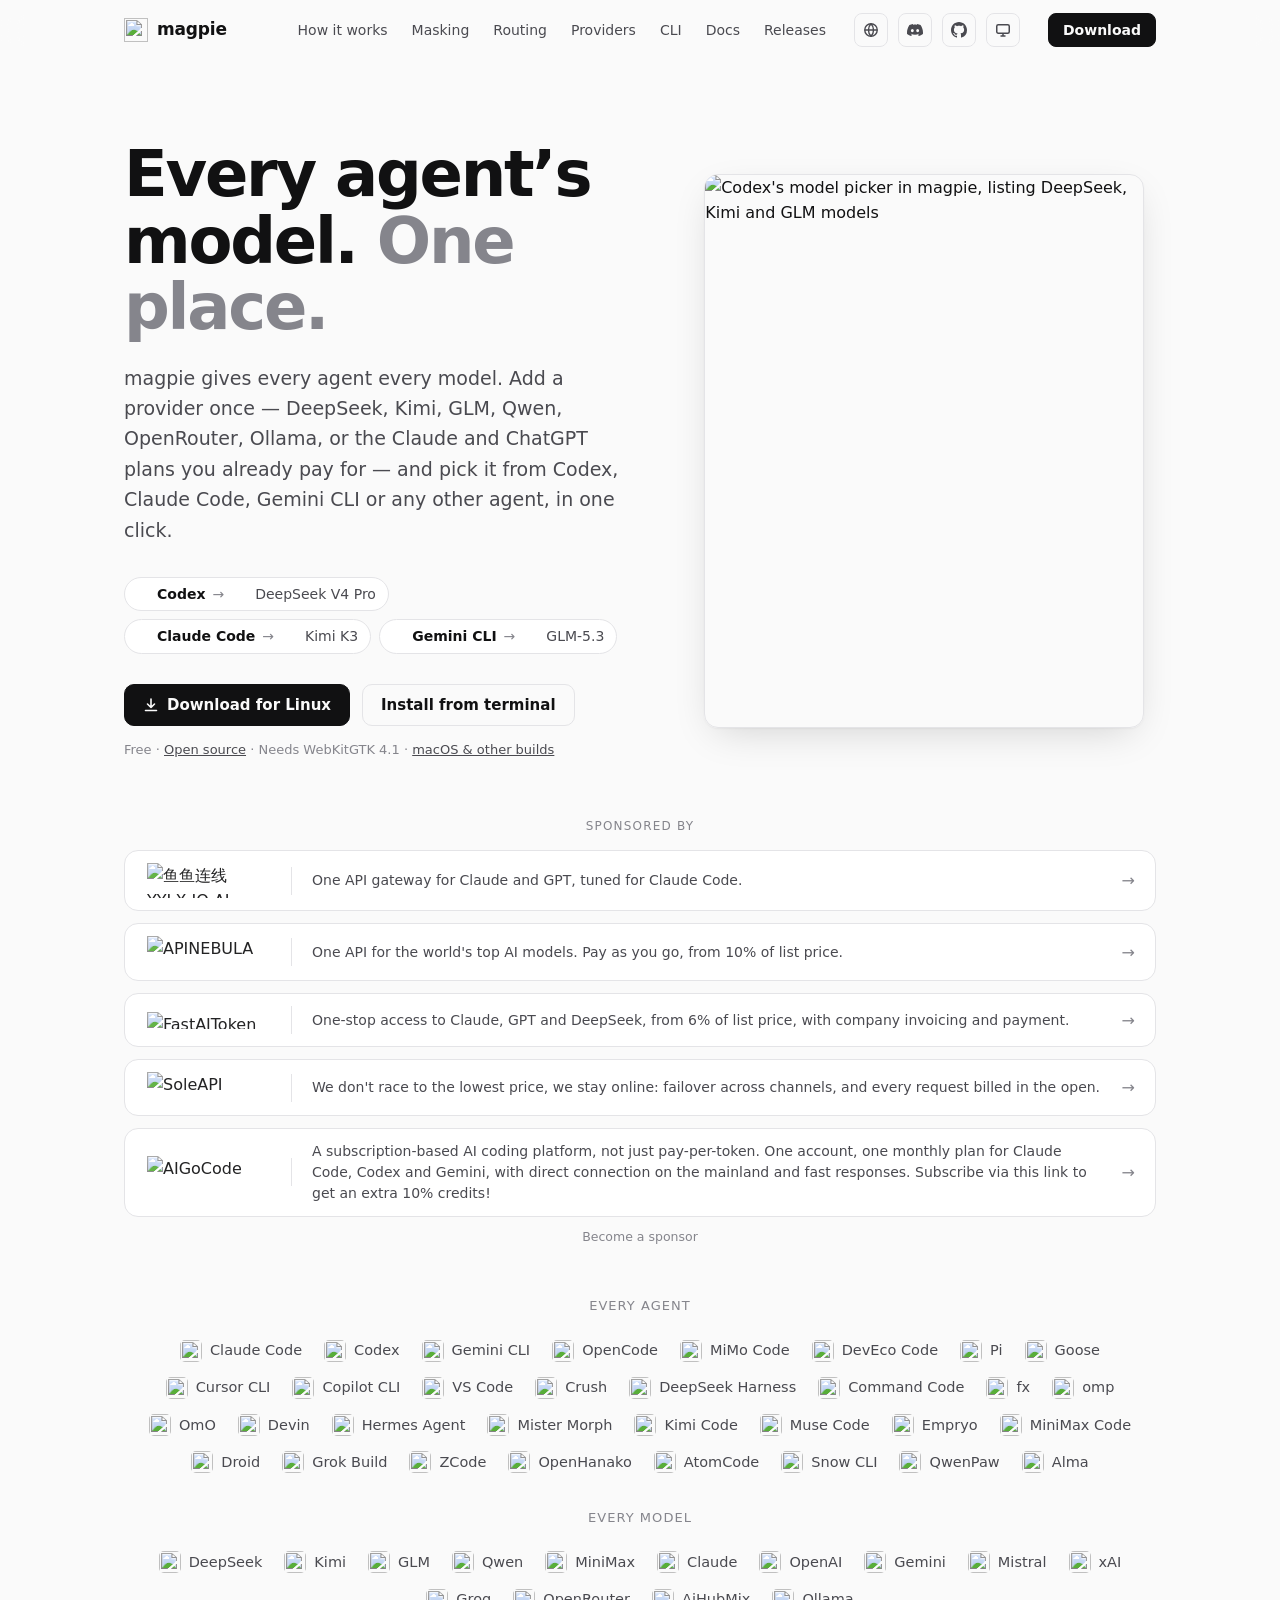
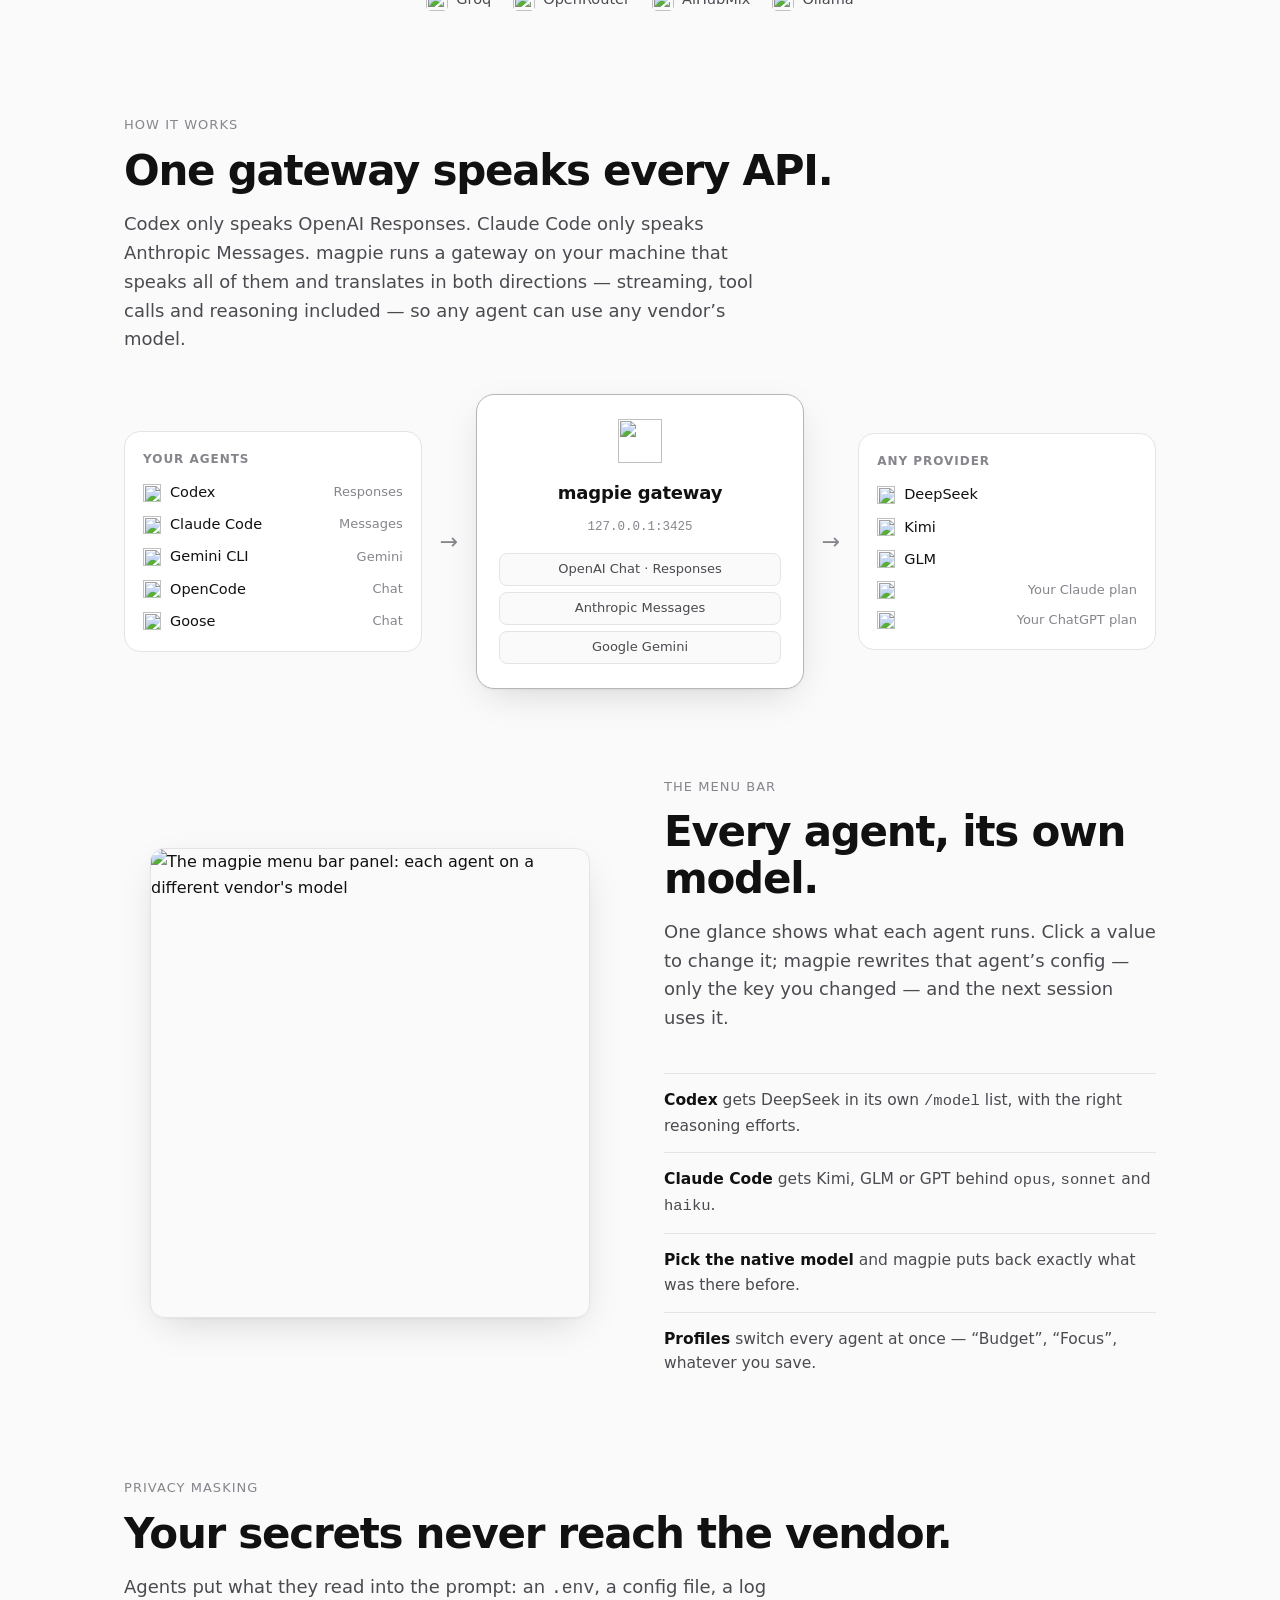
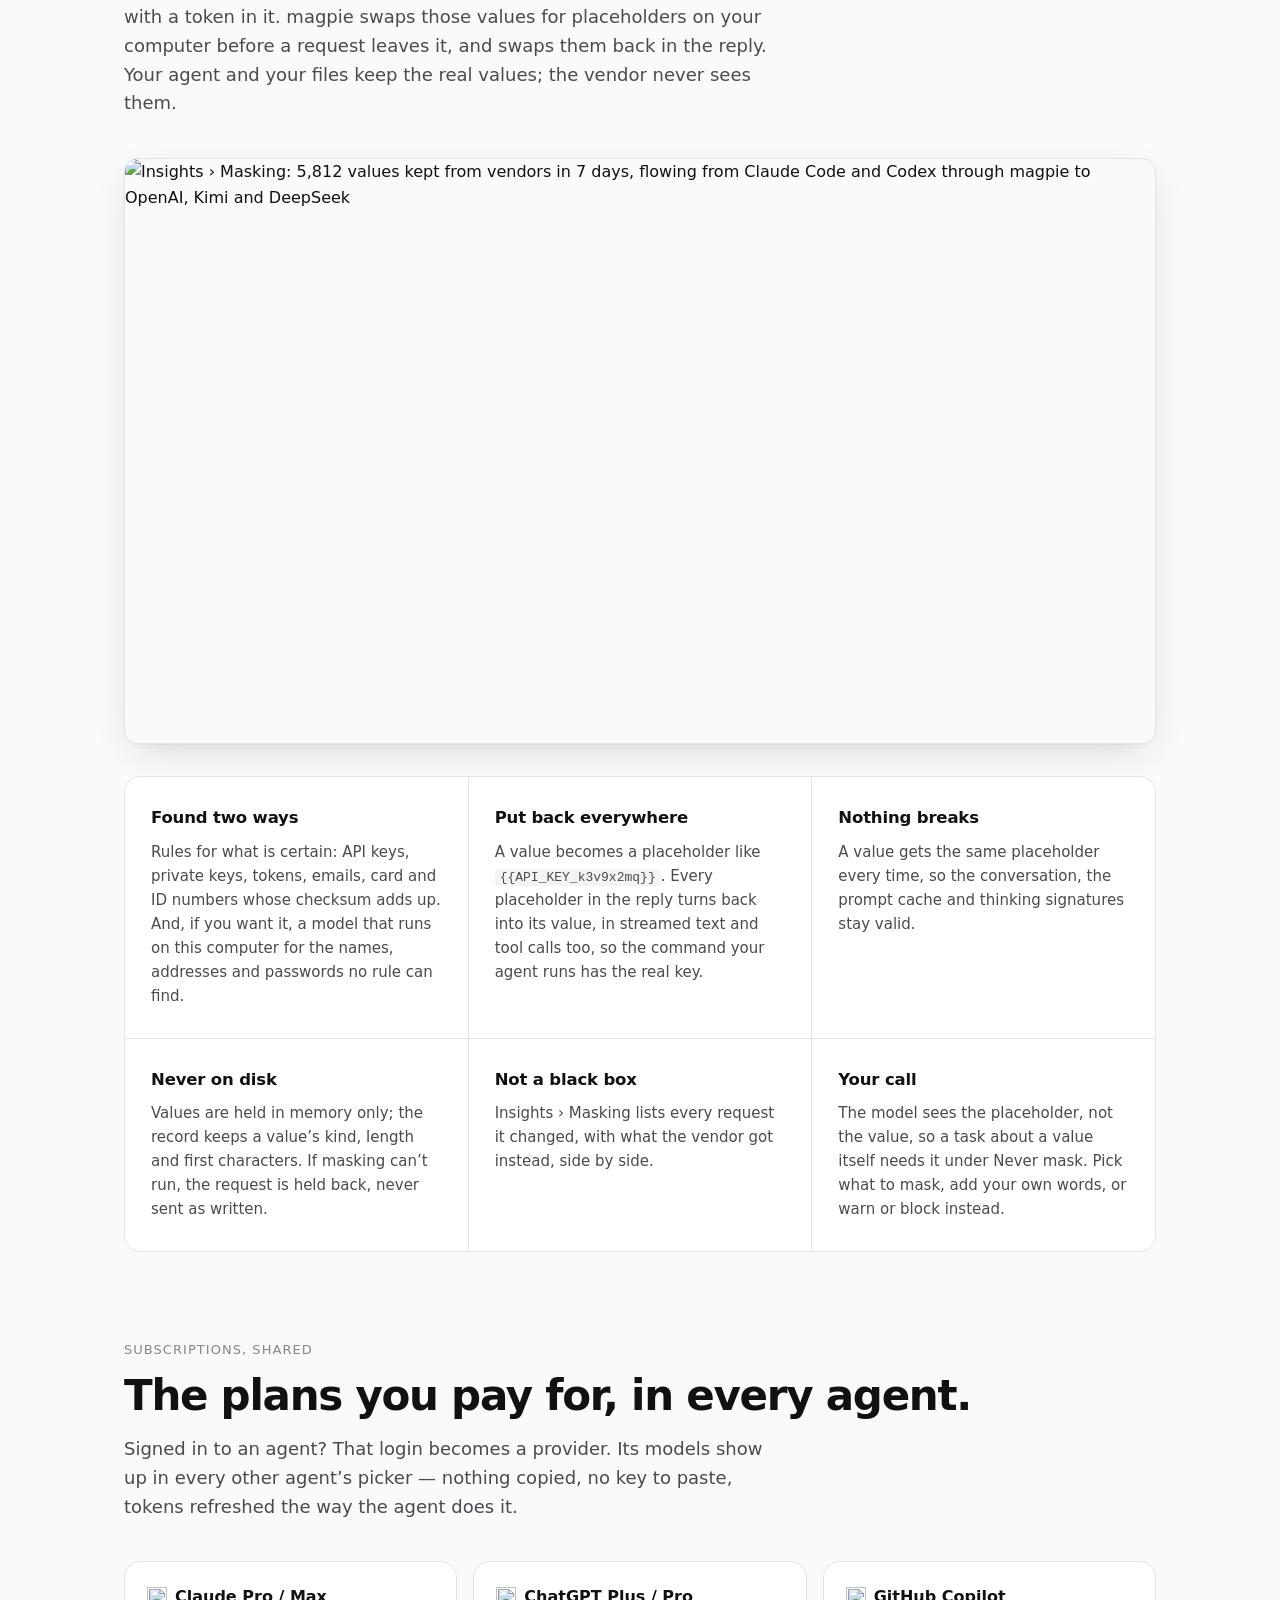
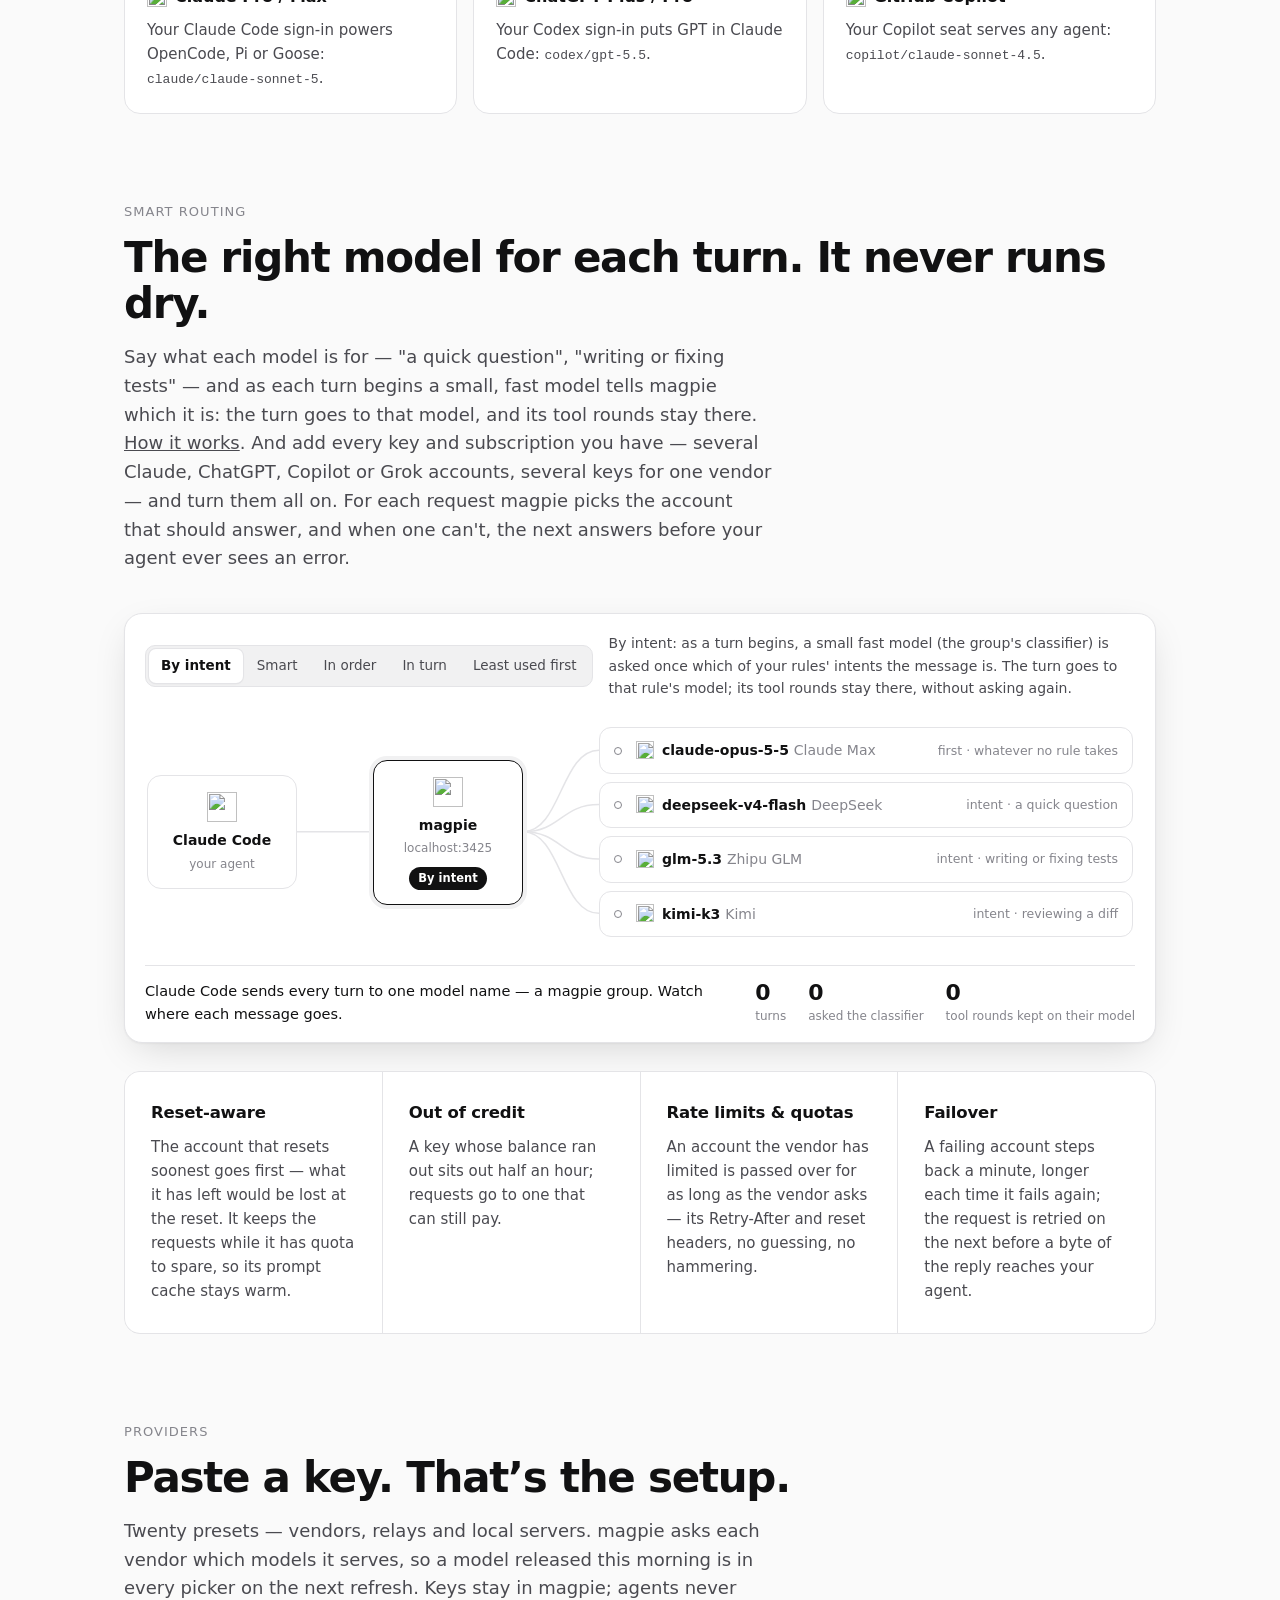
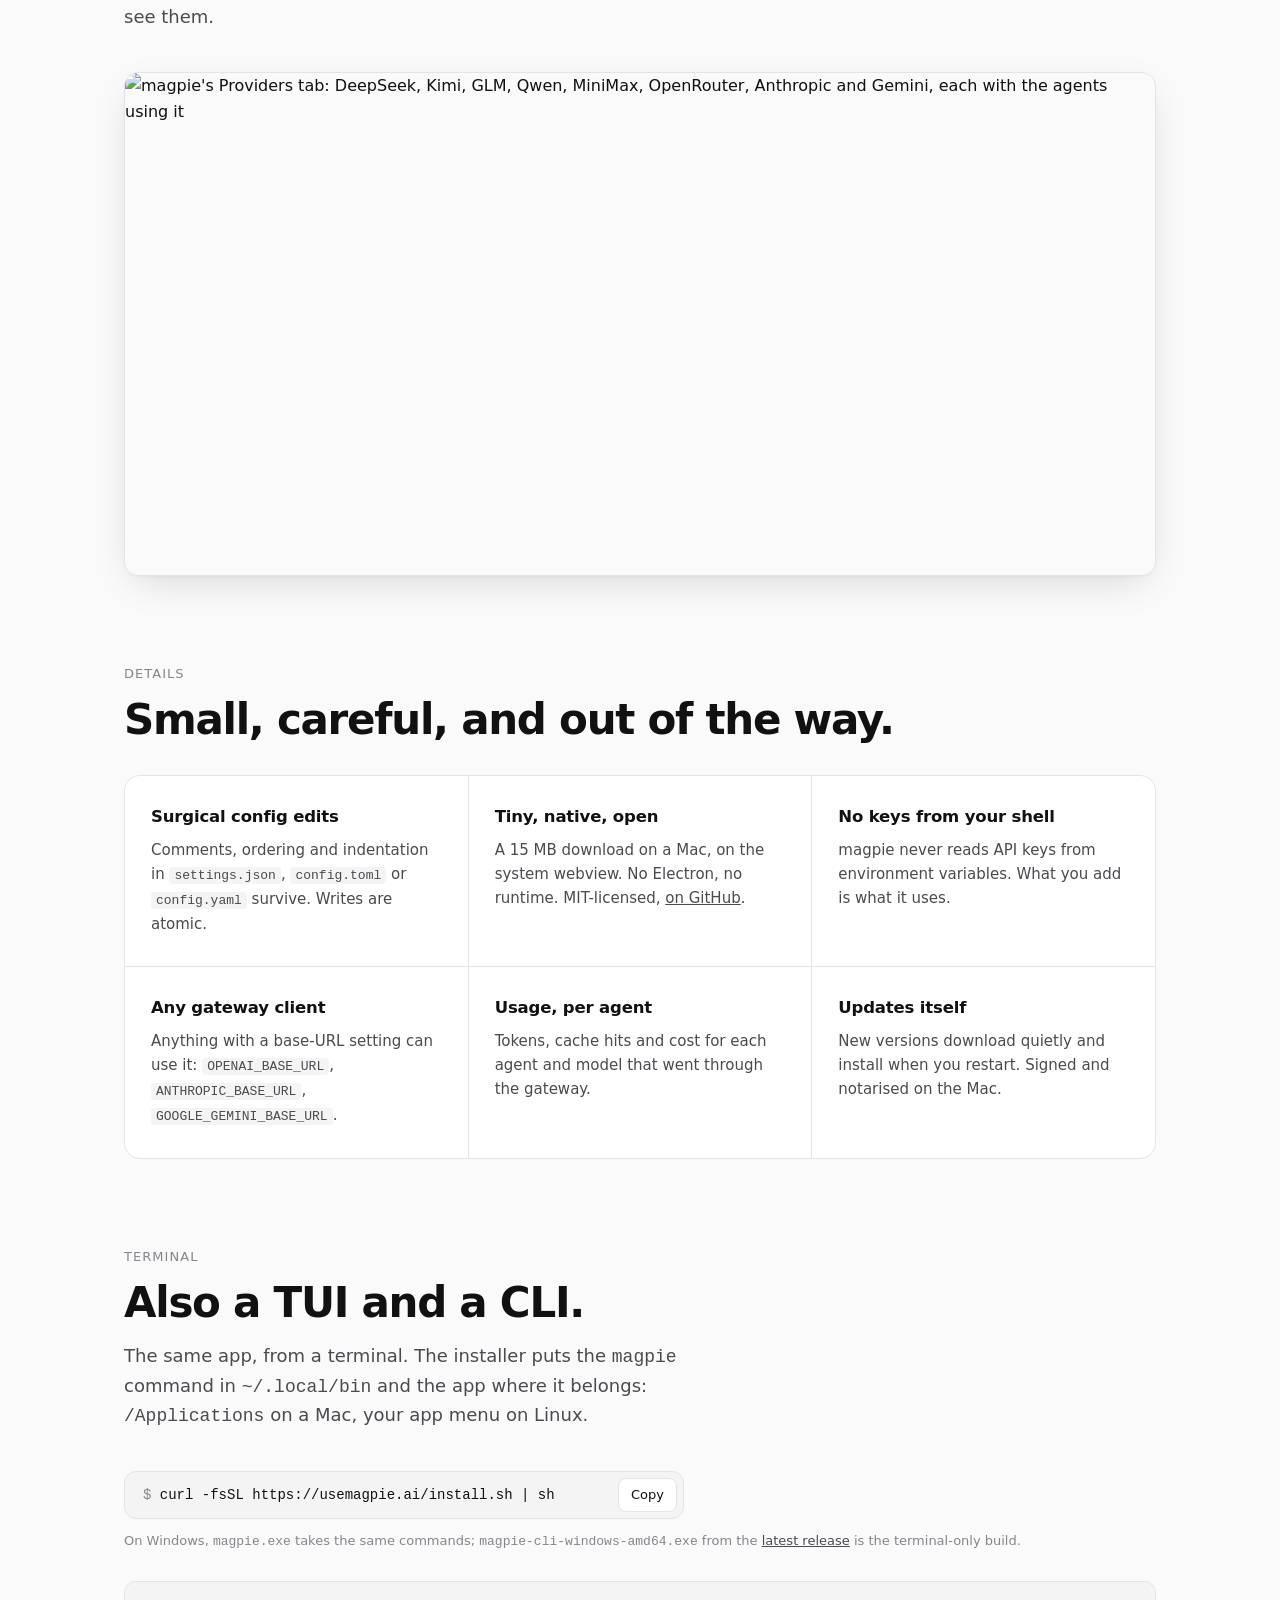
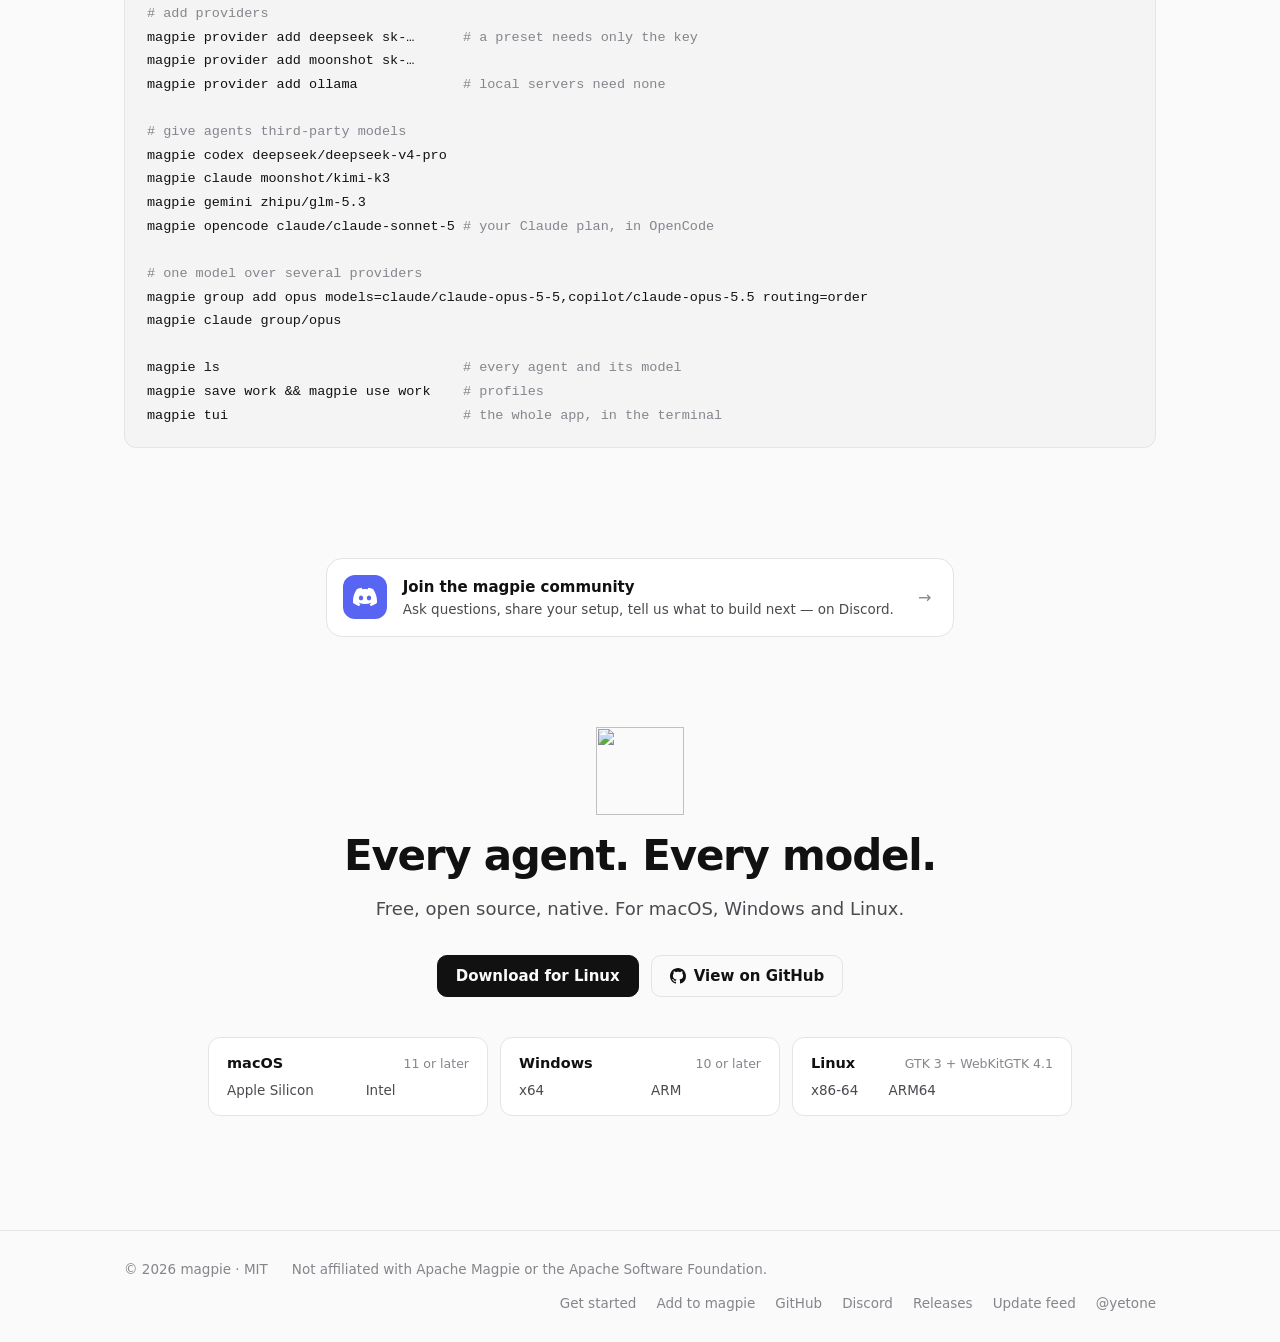
==== site/public/index.html @ 93879515 "agent: QwenPaw, each of its agents' active_model one of magpie's (pkh1585 on Discord) pkh1585 asked " ====
<!doctype html>
<html lang="en">
<head>
<meta charset="utf-8">
<meta name="viewport" content="width=device-width, initial-scale=1">
<title>magpie</title>
<meta name="description" data-i18n-attr="content:meta.desc" content="One place to pick every agent's model. Codex on DeepSeek, Claude Code on Kimi, Gemini CLI on GLM, from the menu bar, through one local gateway.">
<meta name="color-scheme" content="light dark">
<meta name="theme-color" content="#fafafa">
<script>
// The chosen theme (light, dark, or the system's) is on <html data-theme>
// before anything paints.
// The page is English, or the language the worker served it in at /zh/,
// /ja/ or /de/; T(en, zh, ja, de) is a script's words in it.
window.LANG = document.documentElement.lang.slice(0, 2);
window.T = (en, zh, ja, de) => ({ zh, ja, de })[LANG] ?? en;
window.themeTitle = (m) => T("Theme: " + m, "主题：" + { system: "跟随系统", light: "浅色", dark: "深色" }[m], "テーマ：" + { system: "システム", light: "ライト", dark: "ダーク" }[m], "Farbschema: " + { system: "System", light: "Hell", dark: "Dunkel" }[m]);
(() => {
  let mode = "system";
  try { mode = localStorage.getItem("theme") || "system"; } catch {}
  const q = matchMedia("(prefers-color-scheme: dark)");
  const apply = () => {
    const t = mode === "system" ? (q.matches ? "dark" : "light") : mode;
    document.documentElement.dataset.theme = t;
    document.querySelector('meta[name="theme-color"]').content = t === "dark" ? "#0b0b0c" : "#fafafa";
    document.querySelectorAll("button.theme:not(.menu):not(.lang)").forEach((b) => { b.dataset.mode = mode; b.title = themeTitle(mode); });
  };
  q.addEventListener("change", () => mode === "system" && apply());
  window.setTheme = (m) => { mode = m; try { m === "system" ? localStorage.removeItem("theme") : localStorage.setItem("theme", m); } catch {} apply(); };
  window.themeMode = () => mode;
  apply();
})();
</script>
<script>try{if(/Linux/.test(navigator.userAgent)&&!/Android/.test(navigator.userAgent)||localStorage.getItem("omarchy")||/[?&]omarchy=/.test(location.search))document.write('<script src="/omarchy.js"><\/script>')}catch(e){}</script>
<link rel="icon" href="/favicon.png" type="image/png">
<link rel="apple-touch-icon" href="/img/icon-256.png">
<meta property="og:title" content="magpie">
<meta property="og:description" data-i18n-attr="content:meta.tagline" content="Every agent’s model. One place.">
<meta property="og:image" content="https://usemagpie.ai/img/og.png">
<meta property="og:image:width" content="2400">
<meta property="og:image:height" content="1260">
<meta property="og:image:alt" data-i18n-attr="content:meta.ogalt" content="magpie: every agent’s model, one place">
<meta name="twitter:title" content="magpie">
<meta name="twitter:description" data-i18n-attr="content:meta.tagline" content="Every agent’s model. One place.">
<meta name="twitter:image" content="https://usemagpie.ai/img/og.png">
<meta property="og:url" data-i18n-attr="content:meta.url" content="https://usemagpie.ai/">
<link rel="canonical" data-i18n-attr="href:meta.url" href="https://usemagpie.ai/">
<link rel="alternate" hreflang="en" href="https://usemagpie.ai/">
<link rel="alternate" hreflang="zh" href="https://usemagpie.ai/zh/">
<link rel="alternate" hreflang="ja" href="https://usemagpie.ai/ja/">
<link rel="alternate" hreflang="de" href="https://usemagpie.ai/de/">
<link rel="alternate" hreflang="x-default" href="https://usemagpie.ai/">
<meta name="twitter:card" content="summary_large_image">
<style>
:root {
  --bg: #fafafa;
  --bg2: #f1f1f2;
  --card: #ffffff;
  --ink: #111112;
  --ink2: #4a4a50;
  --ink3: #85858c;
  --line: #e4e4e7;
  --btn: #111112;
  --btn-ink: #fafafa;
  --code: #f4f4f5;
  --shadow: 0 1px 2px rgba(0,0,0,.04), 0 12px 40px -12px rgba(0,0,0,.18);
}
:root[data-theme="dark"] {
    --bg: #0b0b0c;
    --bg2: #121214;
    --card: #161618;
    --ink: #f2f2f3;
    --ink2: #b3b3ba;
    --ink3: #7a7a82;
    --line: #26262a;
    --btn: #f2f2f3;
    --btn-ink: #0b0b0c;
    --code: #151517;
    --shadow: 0 1px 2px rgba(0,0,0,.3), 0 20px 60px -20px rgba(0,0,0,.8);
}
@media (prefers-color-scheme: dark) {
  :root:not([data-theme="light"]) {
    --bg: #0b0b0c;
    --bg2: #121214;
    --card: #161618;
    --ink: #f2f2f3;
    --ink2: #b3b3ba;
    --ink3: #7a7a82;
    --line: #26262a;
    --btn: #f2f2f3;
    --btn-ink: #0b0b0c;
    --code: #151517;
    --shadow: 0 1px 2px rgba(0,0,0,.3), 0 20px 60px -20px rgba(0,0,0,.8);
  }
}
[data-theme="dark"] .bird { filter: invert(1); }
@media (prefers-color-scheme: dark) { :root:not([data-theme="light"]) .bird { filter: invert(1); } }
.for-dark { display: none !important; }
[data-theme="dark"] .for-light { display: none !important; }
[data-theme="dark"] .for-dark { display: block !important; }
.theme { display: inline-grid; place-items: center; width: 34px; height: 34px; border-radius: 8px; border: 1px solid var(--line); background: transparent; color: var(--ink2); cursor: pointer; padding: 0; }
.theme:hover { color: var(--ink); }
.theme svg { width: 16px; height: 16px; display: none; }
.theme.gh svg { display: block; }
nav .wrap > .gh, nav .wrap > .langs { margin-right: -18px; }
.theme[data-mode="system"] .i-system, .theme[data-mode="light"] .i-light, .theme[data-mode="dark"] .i-dark { display: block; }
* { box-sizing: border-box; }
html { -webkit-text-size-adjust: 100%; }
body {
  margin: 0;
  background: var(--bg);
  color: var(--ink);
  font: 16px/1.6 -apple-system, BlinkMacSystemFont, "SF Pro Text", "Inter", "Segoe UI", system-ui, "PingFang SC", "Hiragino Sans GB", "Microsoft YaHei", "Noto Sans CJK SC", sans-serif;
  -webkit-font-smoothing: antialiased;
}
a { color: inherit; }
code, pre, kbd { font-family: ui-monospace, "SF Mono", "JetBrains Mono", Menlo, Consolas, monospace; }
.wrap { max-width: 1080px; margin: 0 auto; padding: 0 24px; }

nav { position: sticky; top: 0; z-index: 10; backdrop-filter: saturate(1.4) blur(14px); -webkit-backdrop-filter: saturate(1.4) blur(14px); background: color-mix(in srgb, var(--bg) 78%, transparent); border-bottom: 1px solid transparent; transition: border-color .2s; }
nav.scrolled { border-bottom-color: var(--line); }
nav .wrap { display: flex; align-items: center; gap: 28px; height: 60px; }
.brand { display: flex; align-items: center; gap: 9px; font-weight: 650; font-size: 17px; letter-spacing: -.01em; text-decoration: none; }
.brand img { width: 24px; height: 24px; }
nav .links { display: flex; gap: 24px; margin-left: auto; font-size: 14px; color: var(--ink2); }
nav .links a { text-decoration: none; }
nav .links a:hover { color: var(--ink); }
nav .links .in-menu, nav .menu { display: none; }
.langs { position: relative; }
.theme.lang svg { display: block; }
.lang-menu { position: absolute; right: 0; top: calc(100% + 8px); z-index: 11; display: grid; min-width: 150px; padding: 4px; background: var(--card); border: 1px solid var(--line); border-radius: 10px; box-shadow: var(--shadow); }
.lang-menu[hidden] { display: none; }
.lang-menu a { display: flex; align-items: center; justify-content: space-between; gap: 12px; padding: 8px 10px; border-radius: 6px; font-size: 14px; color: var(--ink2); text-decoration: none; }
.lang-menu a:hover, .lang-menu a:focus-visible { background: var(--code); color: var(--ink); outline: none; }
.lang-menu a[aria-current] { color: var(--ink); font-weight: 560; }
.lang-menu a[aria-current]::after { content: "✓"; font-weight: 400; }
.menu svg { width: 16px; height: 16px; display: block; }
.menu .i-close, nav.open .menu .i-open { display: none; }
nav.open .menu .i-close { display: block; }
:lang(zh) .hero h1, :lang(zh) h2, :lang(ja) .hero h1, :lang(ja) h2 { letter-spacing: -.01em; }
:lang(zh) .eyebrow, :lang(zh) .agents p, :lang(zh) .sponsor p, :lang(ja) .eyebrow, :lang(ja) .agents p, :lang(ja) .sponsor p { letter-spacing: .04em; }
/* Japanese kana and kanji in Japanese faces, not the Chinese ones above */
:lang(ja) body { font-family: -apple-system, BlinkMacSystemFont, "SF Pro Text", "Inter", "Segoe UI", "Hiragino Sans", "Hiragino Kaku Gothic ProN", "Yu Gothic UI", "Yu Gothic", Meiryo, "Noto Sans CJK JP", system-ui, sans-serif; }
.btn { display: inline-flex; align-items: center; gap: 8px; padding: 0 18px; height: 42px; border-radius: 10px; background: var(--btn); color: var(--btn-ink); text-decoration: none; font-weight: 560; font-size: 15px; white-space: nowrap; border: 1px solid var(--btn); transition: transform .12s, opacity .12s; }
.btn:hover { opacity: .88; }
.btn:active { transform: translateY(1px); }
.btn.small { height: 34px; padding: 0 14px; font-size: 14px; border-radius: 8px; }
.btn.ghost { background: transparent; color: var(--ink); border-color: var(--line); }
.btn svg { width: 16px; height: 16px; }

.hero { padding: 80px 0 32px; display: grid; grid-template-columns: 1.05fr .95fr; gap: 56px; align-items: center; }
.hero h1 { font-size: clamp(40px, 6vw, 64px); line-height: 1.04; letter-spacing: -.035em; font-weight: 700; margin: 0 0 22px; }
.hero h1 span { color: var(--ink3); }
.hero p.lede { font-size: 19px; color: var(--ink2); margin: 0 0 32px; max-width: 30em; }
.cta { display: flex; flex-wrap: wrap; gap: 12px; align-items: center; }
.meta { margin-top: 14px; font-size: 13px; color: var(--ink3); }
.meta a { color: var(--ink2); }
.shot { position: relative; }
.shot picture img { width: 100%; height: auto; height: auto; max-width: 440px; display: block; margin: 0 auto; border-radius: 14px; box-shadow: var(--shadow); border: 1px solid var(--line); }

.sponsor { padding: 24px 0 8px; text-align: center; }
.sponsor p { font-size: 12px; letter-spacing: .1em; text-transform: uppercase; color: var(--ink3); margin: 0 0 14px; }
.sponsor .cards { display: inline-grid; gap: 12px; max-width: 100%; }
.sponsor .cards span { flex: 1; }
.sponsor .card { display: inline-flex; align-items: center; gap: 20px; max-width: 100%; padding: 12px 20px 12px 22px; background: var(--card); border: 1px solid var(--line); border-radius: 14px; text-decoration: none; text-align: left; transition: border-color .2s, box-shadow .2s, transform .2s; }
.sponsor .card:hover { border-color: color-mix(in srgb, var(--ink) 18%, var(--line)); box-shadow: var(--shadow); transform: translateY(-1px); }
.sponsor .card img { flex: none; width: 124px; height: auto; opacity: .92; }
.sponsor .card hr { flex: none; width: 1px; height: 28px; margin: 0; border: 0; background: var(--line); }
.sponsor .card span { font-size: 14px; line-height: 1.5; color: var(--ink2); }
.sponsor .card i { flex: none; font-style: normal; color: var(--ink3); transition: color .2s, transform .2s; }
.sponsor .card:hover i { color: var(--ink); transform: translateX(2px); }
.sponsor .more { display: inline-block; margin-top: 10px; font-size: 12.5px; color: var(--ink3); text-decoration: none; }
.sponsor .more:hover { color: var(--ink2); }

.community { text-align: center; padding: 110px 0 0; }
.community a { display: inline-flex; align-items: center; gap: 16px; max-width: 100%; padding: 16px 22px 16px 16px; background: var(--card); border: 1px solid var(--line); border-radius: 16px; text-decoration: none; text-align: left; transition: border-color .2s, box-shadow .2s, transform .2s; }
.community a:hover { border-color: color-mix(in srgb, var(--ink) 18%, var(--line)); box-shadow: var(--shadow); transform: translateY(-1px); }
.community .glyph { flex: none; display: grid; place-items: center; width: 44px; height: 44px; border-radius: 12px; color: #fff; background: #5865f2; }
.community .glyph svg { width: 24px; height: 24px; }
.community b { display: block; font-size: 15px; font-weight: 600; color: var(--ink); }
.community span { display: block; font-size: 13.5px; line-height: 1.5; color: var(--ink2); }
.community i { flex: none; margin-left: 8px; font-style: normal; color: var(--ink3); transition: color .2s, transform .2s; }
.community a:hover i { color: var(--ink); transform: translateX(2px); }
.community + .final { padding-top: 90px; }

.agents { padding: 40px 0 16px; text-align: center; }
.agents p { font-size: 13px; letter-spacing: .08em; text-transform: uppercase; color: var(--ink3); margin: 0 0 22px; }
.agents ul { list-style: none; margin: 0; padding: 0; display: flex; flex-wrap: wrap; justify-content: center; gap: 14px 22px; }
.agents li { display: flex; align-items: center; gap: 8px; font-size: 14.5px; color: var(--ink2); }
.agents img { width: 22px; height: 22px; border-radius: 5px; }

section { padding: 88px 0 0; }
.eyebrow { font-size: 13px; letter-spacing: .08em; text-transform: uppercase; color: var(--ink3); margin: 0 0 12px; }
h2 { font-size: clamp(30px, 4vw, 42px); line-height: 1.1; letter-spacing: -.03em; margin: 0 0 16px; font-weight: 680; }
.sub { font-size: 18px; color: var(--ink2); max-width: 36em; margin: 0 0 40px; }

.grid { display: grid; grid-template-columns: repeat(3, 1fr); gap: 1px; background: var(--line); border: 1px solid var(--line); border-radius: 16px; overflow: hidden; }
.grid > div { background: var(--card); padding: 28px 26px 30px; }
.grid h3 { margin: 0 0 8px; font-size: 16.5px; letter-spacing: -.01em; font-weight: 640; }
.grid p { margin: 0; color: var(--ink2); font-size: 15px; }
.grid code { font-size: 13px; background: var(--code); padding: 1px 5px; border-radius: 4px; }

.split { display: grid; grid-template-columns: 1fr 1fr; gap: 48px; align-items: center; }
.split img { width: 100%; height: auto; height: auto; max-width: 440px; display: block; margin: 0 auto; border-radius: 14px; box-shadow: var(--shadow); border: 1px solid var(--line); }
.split ul { padding: 0; margin: 0; list-style: none; }
.split li { padding: 14px 0; border-top: 1px solid var(--line); color: var(--ink2); font-size: 15.5px; }
.split li b { color: var(--ink); font-weight: 600; }

pre { margin: 0; background: var(--code); border: 1px solid var(--line); border-radius: 12px; padding: 20px 22px; overflow-x: auto; font-size: 13.5px; line-height: 1.75; color: var(--ink); }
pre .c { color: var(--ink3); }
.table { width: 100%; border-collapse: collapse; font-size: 14.5px; }
.table th, .table td { text-align: left; padding: 11px 12px; border-bottom: 1px solid var(--line); }
.table th { font-weight: 560; color: var(--ink3); font-size: 13px; }
.table td:first-child { font-weight: 560; }
.table code { font-size: 13px; }

.install { display: flex; align-items: center; gap: 12px; background: var(--code); border: 1px solid var(--line); border-radius: 12px; padding: 6px 6px 6px 18px; max-width: 560px; }
.install code { flex: 1; font-size: 14px; overflow-x: auto; white-space: nowrap; }
.install code::before { content: "$ "; color: var(--ink3); }
.copy { flex: none; height: 34px; padding: 0 12px; border-radius: 8px; border: 1px solid var(--line); background: var(--card); color: var(--ink); font: inherit; font-size: 13px; cursor: pointer; }
.copy:hover { border-color: var(--ink3); }

.final { text-align: center; padding: 120px 0 100px; }
.final img { width: 88px; height: 88px; margin-bottom: 18px; }
.final .cta { justify-content: center; }
.btn .os-windows, .btn .os-linux { display: none; }
html[data-os="windows"] .btn .os-mac, html[data-os="linux"] .btn .os-mac { display: none; }
html[data-os="windows"] .btn .os-windows, html[data-os="linux"] .btn .os-linux { display: block; }
.plats { display: flex; justify-content: center; flex-wrap: wrap; gap: 12px; margin-top: 40px; scroll-margin-top: 90px; }
.plats > div { display: grid; grid-template-columns: auto auto; gap: 4px 14px; align-items: baseline; text-align: left; padding: 14px 18px; flex: 0 1 280px; min-width: 250px; border: 1px solid var(--line); border-radius: 12px; background: var(--card); font-size: 13.5px; }
.plats b { font-weight: 600; font-size: 14.5px; color: var(--ink); }
.plats span { color: var(--ink3); font-size: 12.5px; justify-self: end; }
.plats a { color: var(--ink2); text-decoration: none; }
.plats a:hover { color: var(--ink); text-decoration: underline; }
footer { border-top: 1px solid var(--line); padding: 28px 0 40px; font-size: 13.5px; color: var(--ink3); }
footer .wrap { display: flex; flex-wrap: wrap; gap: 12px 24px; align-items: center; }
footer .links { margin-left: auto; display: flex; gap: 20px; }
footer a { text-decoration: none; }
footer a:hover { color: var(--ink); }

.shot.stack { position: relative; }
.shot img.pick { width: 100%; height: auto; height: auto; max-width: 440px; display: block; margin: 0 auto; border-radius: 14px; box-shadow: var(--shadow); border: 1px solid var(--line); }
.chips { display: flex; flex-wrap: wrap; gap: 8px; margin: 0 0 30px; }
.chip { display: inline-flex; align-items: center; gap: 7px; font-size: 14px; color: var(--ink2); background: var(--card); border: 1px solid var(--line); border-radius: 999px; padding: 5px 12px 5px 8px; }
.chip img { width: 17px; height: 17px; }
.chip b { color: var(--ink); font-weight: 580; }
.chip i { font-style: normal; color: var(--ink3); }

.flow { display: grid; grid-template-columns: 1fr auto 1.1fr auto 1fr; gap: 18px; align-items: center; }
.col { background: var(--card); border: 1px solid var(--line); border-radius: 16px; padding: 18px; }
.col h4 { margin: 0 0 12px; font-size: 12px; letter-spacing: .08em; text-transform: uppercase; color: var(--ink3); font-weight: 560; }
.col ul { list-style: none; margin: 0; padding: 0; display: grid; gap: 9px; }
.col li { display: flex; align-items: center; gap: 9px; font-size: 14.5px; }
.col li img { width: 18px; height: 18px; }
.col li span { color: var(--ink3); font-size: 13px; margin-left: auto; }
.hub { background: var(--card); color: var(--ink); border: 1px solid color-mix(in srgb, var(--ink) 22%, var(--line)); border-radius: 18px; padding: 24px 22px; text-align: center; box-shadow: var(--shadow); }
.hub img { width: 44px; height: 44px; }
.hub b { display: block; font-size: 18px; margin: 8px 0 4px; letter-spacing: -.01em; }
.hub code { font-size: 12.5px; color: var(--ink3); }
.hub ul { list-style: none; padding: 0; margin: 16px 0 0; display: grid; gap: 6px; font-size: 13px; color: var(--ink2); }
.hub li { background: var(--bg); border: 1px solid var(--line); border-radius: 8px; padding: 5px 8px; }
.arrow { color: var(--ink3); font-size: 22px; }


@keyframes live { 70% { box-shadow: 0 0 0 7px transparent; } 100% { box-shadow: 0 0 0 0 transparent; } }

.rt { background: var(--card); border: 1px solid var(--line); border-radius: 18px; box-shadow: var(--shadow); padding: 18px 20px 16px; margin: 0 0 28px; }
.rt-top { display: flex; align-items: center; gap: 12px 16px; flex-wrap: wrap; }
.rt-tabs { display: inline-flex; gap: 2px; padding: 3px; background: var(--bg2); border: 1px solid var(--line); border-radius: 10px; max-width: 100%; overflow-x: auto; }
.rt-tabs button { font: inherit; font-size: 13.5px; border: 0; background: none; color: var(--ink2); padding: 6px 12px; border-radius: 7px; cursor: pointer; white-space: nowrap; }
.rt-tabs button:hover { color: var(--ink); }
.rt-tabs button[aria-selected="true"] { background: var(--card); color: var(--ink); font-weight: 560; box-shadow: 0 0 0 1px var(--line), 0 1px 2px rgb(0 0 0 / .08); }
.rt-mode { margin: 0; flex: 1 1 20em; font-size: 14px; color: var(--ink2); }
.rt-stage { position: relative; display: grid; grid-template-columns: 150px 150px minmax(0, 1fr); column-gap: 76px; align-items: center; padding: 28px 2px; }
.rt-wires { position: absolute; inset: 0; width: 100%; height: 100%; overflow: visible; pointer-events: none; }
.rt-wires path { fill: none; stroke: var(--line); stroke-width: 1.5; transition: opacity .3s; }
.rt-wires path.live { stroke: var(--ink3); stroke-dasharray: 3 5; animation: rtflow .7s linear infinite; }
.rt-wires path.rest { stroke-dasharray: 2 6; opacity: .45; }
@keyframes rtflow { to { stroke-dashoffset: -8; } }
.rt-wires .pkt { fill: var(--ink); filter: drop-shadow(0 0 3px var(--ink3)); }
.rt-wires .pkt.back { fill: var(--card); stroke: var(--ink); stroke-width: 2; }
.rt-node { position: relative; z-index: 1; display: flex; flex-direction: column; align-items: center; gap: 3px; padding: 16px 10px 14px; background: var(--card); border: 1px solid var(--line); border-radius: 14px; text-align: center; }
.rt-node img { width: 30px; height: 30px; margin-bottom: 4px; }
.rt-node b { font-size: 14px; font-weight: 600; }
.rt-node small { font-size: 12px; color: var(--ink3); }
.rt-hub { border-color: var(--ink); box-shadow: 0 0 0 4px var(--bg2); }
.rt-hub i { font-style: normal; font-size: 11.5px; font-weight: 560; margin-top: 6px; padding: 2px 9px; border-radius: 999px; background: var(--ink); color: var(--card); }
.rt-hub.tick, .rt-src.tick { animation: rttick .4s ease-out; }
@keyframes rttick { 40% { transform: scale(1.04); } }
.rt-accts { position: relative; z-index: 1; list-style: none; margin: 0; padding: 0; display: grid; gap: 8px; }
.rt-accts li { position: relative; display: grid; grid-template-columns: 10px minmax(0, 1fr) auto; align-items: center; column-gap: 12px; row-gap: 7px; padding: 11px 14px; background: var(--card); border: 1px solid var(--line); border-radius: 12px; font-size: 14px; transition: opacity .3s, border-color .3s; }
.rt-accts b { font-weight: 560; color: var(--ink); overflow: hidden; text-overflow: ellipsis; white-space: nowrap; }
.rt-accts b span { font-weight: 450; color: var(--ink3); }
.rt-accts b img { width: 18px; height: 18px; margin-right: 8px; vertical-align: -3.5px; }
.rt-accts em { font-style: normal; font-size: 12.5px; color: var(--ink3); white-space: nowrap; font-variant-numeric: tabular-nums; }
.rt-accts .bar { grid-column: 2 / 4; height: 4px; border-radius: 2px; background: var(--bg2); overflow: hidden; }
.rt-accts .bar i { display: block; height: 100%; width: 0; border-radius: 2px; background: var(--ink3); transition: width .4s; }
.rt-accts li.nobar .bar { visibility: hidden; }
.rt-accts.models .bar { display: none; }
.rt-accts .dot { width: 8px; height: 8px; border-radius: 50%; border: 1.5px solid var(--ink3); }
.rt-accts li.on { border-color: var(--ink); }
.rt-accts li.on em { color: var(--ink); }
.rt-accts li.on .bar i { background: var(--ink); }
.rt-accts li.on .dot { background: var(--ink); border-color: var(--ink); box-shadow: 0 0 0 0 color-mix(in srgb, var(--ink) 40%, transparent); animation: live 1.8s infinite; }
.rt-accts li.low em { color: var(--ink2); }
.rt-accts li.rest { border-style: dashed; }
.rt-accts li.rest > :not(.tag) { opacity: .5; }
.rt-accts li.hit { animation: rthit .45s; }
@keyframes rthit { 20% { transform: translateX(-5px); } 40% { transform: translateX(4px); } 60% { transform: translateX(-2px); } 80% { transform: translateX(1px); } }
.rt-accts .tag { position: absolute; right: 12px; top: -10px; padding: 2px 8px; border-radius: 6px; background: var(--ink); color: var(--card); font: 600 11px/1.5 ui-monospace, SFMono-Regular, Menlo, monospace; opacity: 0; transform: translateY(4px) scale(.9); transition: opacity .25s, transform .25s; pointer-events: none; }
.rt-accts li.tagged .tag { opacity: 1; transform: none; }
.rt-foot { display: flex; align-items: center; justify-content: space-between; gap: 14px 24px; flex-wrap: wrap; padding-top: 14px; border-top: 1px solid var(--line); }
.rt-cap { flex: 1 1 24em; margin: 0; min-height: 3em; display: flex; align-items: center; font-size: 14.5px; color: var(--ink); }
.rt-cap.in { animation: rtin .4s ease-out; }
@keyframes rtin { from { opacity: 0; transform: translateY(4px); } }
.rt-stats { display: flex; gap: 22px; font-size: 12px; color: var(--ink3); }
.rt-stats span { display: flex; flex-direction: column; }
.rt-stats b { font-size: 22px; line-height: 1.2; font-weight: 650; letter-spacing: -.02em; color: var(--ink); font-variant-numeric: tabular-nums; }
.grid.rt-points { grid-template-columns: repeat(4, 1fr); }
@media (prefers-reduced-motion: reduce) { .rt-accts li.on .dot, .rt-wires path.live, .rt-accts li.hit, .rt-hub.tick, .rt-src.tick, .rt-cap.in { animation: none; } }
@media (max-width: 860px) {
  .rt-stage { grid-template-columns: 1fr 1fr; column-gap: 40px; row-gap: 30px; }
  .rt-accts { grid-column: 1 / -1; padding-left: 26px; }
  .grid.rt-points { grid-template-columns: 1fr 1fr; }
}
@media (max-width: 560px) {
  .rt { padding: 14px 12px 14px; }
  .rt-stage { column-gap: 24px; }
  .rt-accts li { grid-template-columns: 10px minmax(0, 1fr); padding: 10px 12px; }
  .rt-accts em { grid-column: 2; white-space: normal; }
  .rt-accts .bar { grid-column: 2; }
  .grid.rt-points { grid-template-columns: 1fr; }
}
.wide img { width: 100%; height: auto; height: auto; display: block; border-radius: 14px; box-shadow: var(--shadow); border: 1px solid var(--line); }
.subs { display: grid; grid-template-columns: repeat(3, 1fr); gap: 16px; }
.subs > div { background: var(--card); border: 1px solid var(--line); border-radius: 16px; padding: 22px; }
.subs .who { display: flex; align-items: center; gap: 8px; font-weight: 600; margin-bottom: 8px; }
.subs .who img { width: 20px; height: 20px; }
.subs p { margin: 0; color: var(--ink2); font-size: 15px; }
.subs code { font-size: 13px; }

@media (max-width: 860px) {
  .hero { grid-template-columns: 1fr; padding-top: 56px; gap: 44px; }
  .split { grid-template-columns: 1fr; }
  .split.rev > :first-child { order: 2; }
  .flow { grid-template-columns: 1fr; }
  .arrow { transform: rotate(90deg); text-align: center; }
  .subs { grid-template-columns: 1fr; }
  .grid { grid-template-columns: 1fr 1fr; }
  /* the links fold into a menu under the bar */
  nav .menu { display: inline-grid; }
  nav .wrap { gap: 10px; }
  nav .wrap > .gh, nav .wrap > .langs { margin-right: 0; }
  nav .links { display: none; position: absolute; top: 100%; left: 0; right: 0; margin: 0; padding: 4px 24px 12px; flex-direction: column; gap: 0; font-size: 16px; color: var(--ink); background: var(--bg); border-bottom: 1px solid var(--line); box-shadow: 0 16px 30px -18px rgba(0,0,0,.25); max-height: calc(100dvh - 60px); overflow-y: auto; }
  nav.open { border-bottom-color: var(--line); }
  nav.open .links { display: flex; }
  nav .links a, nav .links .in-menu { display: block; padding: 13px 0; }
  nav .links a + a { border-top: 1px solid var(--line); }
  .brand { margin-right: auto; }
}
@media (max-width: 560px) {
  .wrap { padding: 0 16px; }
  .grid { grid-template-columns: 1fr; }
  .sponsor .card { flex-direction: column; gap: 10px; padding: 16px 20px; text-align: center; }
  .sponsor .card hr, .sponsor .card i { display: none; }
  nav .wrap { gap: 8px; }
  nav .links { padding: 4px 16px 12px; }
  nav .wrap > .gh { display: none; }
  footer .links { margin-left: 0; flex-wrap: wrap; gap: 10px 18px; }
  .rt-tabs { flex-wrap: wrap; }
  pre { font-size: 12px; padding: 16px; }
  .hero { padding-top: 40px; }
  .hero p.lede { font-size: 17.5px; }
  .community { padding-top: 80px; }
  .final { padding: 90px 0 72px; }
  section { padding-top: 64px; }
  .table .path { display: none; }
}
@media (max-width: 360px) {
  nav .btn.dl { display: none; }
}
</style>
</head>
<body>

<nav id="nav"><div class="wrap">
  <a class="brand" href="/"><img class="bird" src="/img/magpie-small.svg" alt="">magpie</a>
  <div class="links" id="links">
    <a class="hide" href="#how" data-i18n="nav.how">How it works</a>
    <a class="hide" href="#masking" data-i18n="nav.masking">Masking</a>
    <a class="hide" href="#routing" data-i18n="nav.routing">Routing</a>
    <a class="hide" href="#providers" data-i18n="nav.providers">Providers</a>
    <a href="#cli">CLI</a>
    <a class="hide-sm" href="/docs/start" data-i18n="nav.docs">Docs</a>
    <a class="hide-sm" href="https://github.com/yetone/magpie-releases/releases" data-i18n="nav.releases">Releases</a>
    <a class="in-menu" href="https://discord.gg/vGSnD3ZKQF">Discord</a>
    <a class="in-menu" href="https://github.com/yetone/magpie">GitHub</a>
  </div>
  <div class="langs">
    <button class="theme lang" type="button" aria-label="Language" title="Language" aria-haspopup="true" aria-expanded="false" aria-controls="langs" data-i18n-attr="aria-label:nav.language,title:nav.language"><svg viewBox="0 0 16 16" fill="none" stroke="currentColor" stroke-width="1.4"><circle cx="8" cy="8" r="6.25"/><path d="M1.75 8h12.5M8 1.75c1.7 1.75 2.55 3.83 2.55 6.25S9.7 12.5 8 14.25M8 1.75C6.3 3.5 5.45 5.58 5.45 8S6.3 12.5 8 14.25"/></svg></button>
    <div class="lang-menu" id="langs" hidden>
      <a href="/" hreflang="en" lang="en">English</a>
      <a href="/zh/" hreflang="zh" lang="zh">中文</a>
      <a href="/ja/" hreflang="ja" lang="ja">日本語</a>
      <a href="/de/" hreflang="de" lang="de">Deutsch</a>
    </div>
  </div>
  <a class="theme gh" href="https://discord.gg/vGSnD3ZKQF" aria-label="magpie on Discord" title="Join us on Discord"><svg viewBox="0 0 24 24" fill="currentColor" aria-hidden="true"><path d="M20.317 4.3698a19.7913 19.7913 0 00-4.8851-1.5152.0741.0741 0 00-.0785.0371c-.211.3753-.4447.8648-.6083 1.2495-1.8447-.2762-3.68-.2762-5.4868 0-.1636-.3933-.4058-.8742-.6177-1.2495a.077.077 0 00-.0785-.037 19.7363 19.7363 0 00-4.8852 1.515.0699.0699 0 00-.0321.0277C.5334 9.0458-.319 13.5799.0992 18.0578a.0824.0824 0 00.0312.0561c2.0528 1.5076 4.0413 2.4228 5.9929 3.0294a.0777.0777 0 00.0842-.0276c.4616-.6304.8731-1.2952 1.226-1.9942a.076.076 0 00-.0416-.1057c-.6528-.2476-1.2743-.5495-1.8722-.8923a.077.077 0 01-.0076-.1277c.1258-.0943.2517-.1923.3718-.2914a.0743.0743 0 01.0776-.0105c3.9278 1.7933 8.18 1.7933 12.0614 0a.0739.0739 0 01.0785.0095c.1202.099.246.1981.3728.2924a.077.077 0 01-.0066.1276 12.2986 12.2986 0 01-1.873.8914.0766.0766 0 00-.0407.1067c.3604.698.7719 1.3628 1.225 1.9932a.076.076 0 00.0842.0286c1.961-.6067 3.9495-1.5219 6.0023-3.0294a.077.077 0 00.0313-.0552c.5004-5.177-.8382-9.6739-3.5485-13.6604a.061.061 0 00-.0312-.0286zM8.02 15.3312c-1.1825 0-2.1569-1.0857-2.1569-2.419 0-1.3332.9555-2.4189 2.157-2.4189 1.2108 0 2.1757 1.0952 2.1568 2.419 0 1.3332-.9555 2.4189-2.1569 2.4189zm7.9748 0c-1.1825 0-2.1569-1.0857-2.1569-2.419 0-1.3332.9554-2.4189 2.1569-2.4189 1.2108 0 2.1757 1.0952 2.1568 2.419 0 1.3332-.946 2.4189-2.1568 2.4189Z"/></svg></a>
  <a class="theme gh" href="https://github.com/yetone/magpie" aria-label="magpie on GitHub" title="Source on GitHub"><svg viewBox="0 0 16 16" fill="currentColor" aria-hidden="true"><path d="M8 0C3.58 0 0 3.58 0 8c0 3.54 2.29 6.53 5.47 7.59.4.07.55-.17.55-.38 0-.19-.01-.82-.01-1.49-2.01.37-2.53-.49-2.69-.94-.09-.23-.48-.94-.82-1.13-.28-.15-.68-.52-.01-.53.63-.01 1.08.58 1.23.82.72 1.21 1.87.87 2.33.66.07-.52.28-.87.51-1.07-1.78-.2-3.64-.89-3.64-3.95 0-.87.31-1.59.82-2.15-.08-.2-.36-1.02.08-2.12 0 0 .67-.21 2.2.82.64-.18 1.32-.27 2-.27.68 0 1.36.09 2 .27 1.53-1.04 2.2-.82 2.2-.82.44 1.1.16 1.92.08 2.12.51.56.82 1.27.82 2.15 0 3.07-1.87 3.75-3.65 3.95.29.25.54.73.54 1.48 0 1.07-.01 1.93-.01 2.2 0 .21.15.46.55.38A8.013 8.013 0 0 0 16 8c0-4.42-3.58-8-8-8Z"/></svg></a>
  <button class="theme" type="button" aria-label="Theme" title="Theme: system"><svg class="i-system" viewBox="0 0 16 16" fill="none" stroke="currentColor" stroke-width="1.5"><rect x="1.75" y="2.75" width="12.5" height="8.5" rx="1.5"/><path d="M5.5 14h5M8 11.25V14"/></svg><svg class="i-light" viewBox="0 0 16 16" fill="none" stroke="currentColor" stroke-width="1.5" stroke-linecap="round"><circle cx="8" cy="8" r="3"/><path d="M8 1v1.5M8 13.5V15M1 8h1.5M13.5 8H15M3 3l1 1M12 12l1 1M3 13l1-1M12 4l1-1"/></svg><svg class="i-dark" viewBox="0 0 16 16" fill="none" stroke="currentColor" stroke-width="1.5" stroke-linejoin="round"><path d="M13.5 9.5A5.5 5.5 0 0 1 6.5 2.5a5.5 5.5 0 1 0 7 7Z"/></svg></button>
  <a class="btn small dl" href="/download" data-i18n="nav.download">Download</a>
  <button class="theme menu" type="button" aria-label="Menu" aria-expanded="false" aria-controls="links" data-i18n-attr="aria-label:nav.menu"><svg class="i-open" viewBox="0 0 16 16" fill="none" stroke="currentColor" stroke-width="1.5" stroke-linecap="round"><path d="M2.5 4.5h11M2.5 8h11M2.5 11.5h11"/></svg><svg class="i-close" viewBox="0 0 16 16" fill="none" stroke="currentColor" stroke-width="1.5" stroke-linecap="round"><path d="M3.5 3.5l9 9M12.5 3.5l-9 9"/></svg></button>
</div></nav>

<main class="wrap">
  <header class="hero">
    <div>
      <h1 data-i18n="hero.h1">Every agent’s model. <span>One place.</span></h1>
      <p class="lede" data-i18n="hero.lede">magpie gives every agent every model. Add a provider once — DeepSeek, Kimi, GLM, Qwen, OpenRouter, Ollama, or the Claude and ChatGPT plans you already pay for — and pick it from Codex, Claude Code, Gemini CLI or any other agent, in one click.</p>
      <div class="chips">
        <span class="chip"><img src="/icons/codex-color.svg" alt=""><b>Codex</b><i>→</i><img src="/icons/deepseek-color.svg" alt="">DeepSeek V4 Pro</span>
        <span class="chip"><img src="/icons/claudecode-color.svg" alt=""><b>Claude Code</b><i>→</i><img class="bird" src="/icons/kimi.svg" alt="">Kimi K3</span>
        <span class="chip"><img src="/icons/geminicli-color.svg" alt=""><b>Gemini CLI</b><i>→</i><img src="/icons/zhipu-color.svg" alt="">GLM-5.3</span>
      </div>
      <div class="cta">
        <a class="btn dl" href="/download">
          <svg class="os-mac" viewBox="0 0 16 16" fill="currentColor"><path d="M11.2 8.5c0-1.6 1.3-2.4 1.4-2.4-.8-1.1-2-1.3-2.4-1.3-1-.1-2 .6-2.5.6s-1.3-.6-2.2-.6C4.4 4.8 3.3 5.5 2.7 6.6c-1.2 2.1-.3 5.2.9 6.9.6.8 1.2 1.7 2.1 1.7.8 0 1.2-.5 2.2-.5s1.3.5 2.2.5 1.5-.9 2-1.7c.6-.9.9-1.8.9-1.9 0 0-1.8-.7-1.8-3.1ZM9.6 3.6c.5-.6.8-1.3.7-2.1-.7 0-1.5.5-2 1-.4.5-.8 1.3-.7 2.1.8.1 1.5-.4 2-1Z"/></svg>
          <svg class="os-windows" viewBox="0 0 16 16" fill="currentColor"><path d="M1 2.3 6.7 1.5v5.6H1V2.3Zm6.4-.9L15 .3v6.8H7.4V1.4ZM1 7.9h5.7v5.6L1 12.7V7.9Zm6.4 0H15v6.8l-7.6-1.1V7.9Z"/></svg>
          <svg class="os-linux" viewBox="0 0 16 16" fill="none" stroke="currentColor" stroke-width="1.6" stroke-linecap="round" stroke-linejoin="round"><path d="M8 2v8.5M4.5 7 8 10.5 11.5 7M2.5 13.5h11"/></svg>
          <span class="dl-label" data-i18n="dl.mac">Download for Mac</span>
        </a>
        <a class="btn ghost" href="#cli" data-i18n="hero.term">Install from terminal</a>
      </div>
      <div class="meta"><span class="ver" data-i18n="hero.free">Free</span> · <a href="https://github.com/yetone/magpie" data-i18n="hero.oss">Open source</a> · <span class="os-note">macOS 12+ · <a class="alt" href="/download/mac-intel">Intel Mac</a></span> · <a href="#get" data-i18n="hero.other">Windows &amp; Linux</a></div>
    </div>
    <div class="shot">
      <img loading="lazy" class="pick for-light" src="/img/picker-light.png" width="440" height="555" data-i18n-attr="alt:alt.picker" alt="Codex's model picker in magpie, listing DeepSeek, Kimi and GLM models">
        <img loading="lazy" class="pick for-dark" src="/img/picker-dark.png" width="440" height="555" data-i18n-attr="alt:alt.picker" alt="Codex's model picker in magpie, listing DeepSeek, Kimi and GLM models">
    </div>
  </header>

  <aside class="sponsor" aria-label="Sponsor">
    <p data-i18n="sponsor.by">Sponsored by</p>
    <div class="cards">
    <a class="card" href="/go/yylx/home" target="_blank" rel="noopener sponsored">
      <img class="bird" src="/img/sponsor-yylx.png" width="640" height="184" alt="鱼鱼连线 YYLX.IO AI Router">
      <hr>
      <span data-i18n="sponsor.yylx">One API gateway for Claude and GPT, tuned for Claude Code.</span>
      <i aria-hidden="true">→</i>
    </a>
    <a class="card" href="/go/apinebula/home" target="_blank" rel="noopener sponsored">
      <img class="for-light" src="/img/sponsor-apinebula.svg" width="143" height="37" alt="APINEBULA">
      <img class="for-dark" src="/img/sponsor-apinebula-dark.svg" width="143" height="37" alt="APINEBULA">
      <hr>
      <span data-i18n="sponsor.apinebula">One API for the world's top AI models. Pay as you go, from 10% of list price.</span>
      <i aria-hidden="true">→</i>
    </a>
    <a class="card" href="/go/fastai/home" target="_blank" rel="noopener sponsored">
      <img class="for-light" src="/img/sponsor-fastai.png" width="608" height="81" alt="FastAIToken">
      <img class="for-dark" src="/img/sponsor-fastai-dark.png" width="608" height="81" alt="FastAIToken">
      <hr>
      <span data-i18n="sponsor.fastai">One-stop access to Claude, GPT and DeepSeek, from 6% of list price, with company invoicing and payment.</span>
      <i aria-hidden="true">→</i>
    </a>
    <a class="card" href="/go/soleapi/home" target="_blank" rel="noopener sponsored">
      <img class="for-light" src="/img/sponsor-soleapi.png" width="640" height="157" alt="SoleAPI">
      <img class="for-dark" src="/img/sponsor-soleapi-dark.png" width="640" height="157" alt="SoleAPI">
      <hr>
      <span data-i18n="sponsor.soleapi">We don't race to the lowest price, we stay online: failover across channels, and every request billed in the open.</span>
      <i aria-hidden="true">→</i>
    </a>
    <a class="card" href="/go/aigocode/home" target="_blank" rel="noopener sponsored">
      <img class="for-light" src="/img/sponsor-aigocode.png" width="640" height="170" alt="AIGoCode">
      <img class="for-dark" src="/img/sponsor-aigocode-dark.png" width="640" height="170" alt="AIGoCode">
      <hr>
      <span data-i18n="sponsor.aigocode">A subscription-based AI coding platform, not just pay-per-token. One account, one monthly plan for Claude Code, Codex and Gemini, with direct connection on the mainland and fast responses. Subscribe via this link to get an extra 10% credits!</span>
      <i aria-hidden="true">→</i>
    </a>
    </div>
    <br><a class="more" href="mailto:yetoneful@gmail.com?subject=Sponsoring%20magpie" data-i18n="sponsor.become">Become a sponsor</a>
  </aside>

  <div class="agents">
    <p data-i18n="agents.agents">Every agent</p>
    <ul>
      <li><img src="/icons/claudecode-color.svg" alt="">Claude Code</li>
      <li><img src="/icons/codex-color.svg" alt="">Codex</li>
      <li><img src="/icons/geminicli-color.svg" alt="">Gemini CLI</li>
      <li><img class="bird" src="/icons/opencode.svg" alt="">OpenCode</li>
      <li><img class="bird" src="/icons/mimocode.svg" alt="">MiMo Code</li>
      <li><img src="/icons/deveco-color.svg" alt="">DevEco Code</li>
      <li><img class="bird" src="/icons/pi.svg" alt="">Pi</li>
      <li><img class="bird" src="/icons/goose.svg" alt="">Goose</li>
      <li><img class="bird" src="/icons/cursor.svg" alt="">Cursor CLI</li>
      <li><img class="bird" src="/icons/githubcopilot.svg" alt="">Copilot CLI</li>
      <li><img class="bird" src="/icons/vscode.svg" alt="">VS Code</li>
      <li><img src="/icons/crush.png" alt="">Crush</li>
      <li><img src="/icons/deepseek-color.svg" alt="">DeepSeek Harness</li>
      <li><img class="bird" src="/icons/commandcode.svg" alt="">Command Code</li>
      <li><img class="bird" src="/icons/fx.svg" alt="">fx</li>
      <li><img class="bird" src="/icons/omp.svg" alt="">omp</li>
      <li><img class="bird" src="/icons/omo.svg" alt="">OmO</li>
      <li><img class="bird" src="/icons/devin.svg" alt="">Devin</li>
      <li><img class="bird" src="/icons/hermes.svg" alt="">Hermes Agent</li>
      <li><img src="/icons/mistermorph-color.svg" alt="">Mister Morph</li>
      <li><img class="bird" src="/icons/kimi.svg" alt="">Kimi Code</li>
      <li><img src="/icons/meta-color.svg" alt="">Muse Code</li>
      <li><img src="/icons/empryo-color.svg" alt="">Empryo</li>
      <li><img src="/icons/minimax-color.svg" alt="">MiniMax Code</li>
      <li><img class="bird" src="/icons/factory.svg" alt="">Droid</li>
      <li><img class="bird" src="/icons/xai.svg" alt="">Grok Build</li>
      <li><img src="/icons/zcode.png" alt="">ZCode</li>
      <li><img src="/icons/hanako.png" alt="">OpenHanako</li>
      <li><img src="/icons/atomcode.png" alt="">AtomCode</li>
      <li><img src="/icons/snow.png" alt="">Snow CLI</li>
      <li><img src="/icons/qwenpaw.svg" alt="">QwenPaw</li>
      <li><img src="/icons/alma.png" alt="">Alma</li>
    </ul>
    <p style="margin-top:34px" data-i18n="agents.models">Every model</p>
    <ul>
      <li><img src="/icons/deepseek-color.svg" alt="">DeepSeek</li>
      <li><img class="bird" src="/icons/kimi.svg" alt="">Kimi</li>
      <li><img src="/icons/zhipu-color.svg" alt="">GLM</li>
      <li><img src="/icons/qwen-color.svg" alt="">Qwen</li>
      <li><img src="/icons/minimax-color.svg" alt="">MiniMax</li>
      <li><img src="/icons/claude-color.svg" alt="">Claude</li>
      <li><img class="bird" src="/icons/openai.svg" alt="">OpenAI</li>
      <li><img src="/icons/gemini-color.svg" alt="">Gemini</li>
      <li><img src="/icons/mistral-color.svg" alt="">Mistral</li>
      <li><img class="bird" src="/icons/xai.svg" alt="">xAI</li>
      <li><img class="bird" src="/icons/groq.svg" alt="">Groq</li>
      <li><img class="bird" src="/icons/openrouter.svg" alt="">OpenRouter</li>
      <li><img src="/icons/aihubmix-color.svg" alt="">AiHubMix</li>
      <li><img class="bird" src="/icons/ollama.svg" alt="">Ollama</li>
    </ul>
  </div>

  <section id="how">
    <p class="eyebrow" data-i18n="how.eyebrow">How it works</p>
    <h2 data-i18n="how.h2">One gateway speaks every API.</h2>
    <p class="sub" data-i18n="how.sub">Codex only speaks OpenAI Responses. Claude Code only speaks Anthropic Messages. magpie runs a gateway on your machine that speaks all of them and translates in both directions — streaming, tool calls and reasoning included — so any agent can use any vendor’s model.</p>
    <div class="flow">
      <div class="col">
        <h4 data-i18n="how.agents">Your agents</h4>
        <ul>
          <li><img src="/icons/codex-color.svg" alt="">Codex<span>Responses</span></li>
          <li><img src="/icons/claudecode-color.svg" alt="">Claude Code<span>Messages</span></li>
          <li><img src="/icons/geminicli-color.svg" alt="">Gemini CLI<span>Gemini</span></li>
          <li><img class="bird" src="/icons/opencode.svg" alt="">OpenCode<span>Chat</span></li>
          <li><img class="bird" src="/icons/goose.svg" alt="">Goose<span>Chat</span></li>
        </ul>
      </div>
      <div class="arrow">→</div>
      <div class="hub">
        <img class="bird" src="/img/magpie.svg" alt="">
        <b data-i18n="how.gateway">magpie gateway</b>
        <code>127.0.0.1:3425</code>
        <ul><li>OpenAI Chat · Responses</li><li>Anthropic Messages</li><li>Google Gemini</li></ul>
      </div>
      <div class="arrow">→</div>
      <div class="col">
        <h4 data-i18n="how.providers">Any provider</h4>
        <ul>
          <li><img src="/icons/deepseek-color.svg" alt="">DeepSeek</li>
          <li><img class="bird" src="/icons/kimi.svg" alt="">Kimi</li>
          <li><img src="/icons/zhipu-color.svg" alt="">GLM</li>
          <li><img src="/icons/claude-color.svg" alt=""><span data-i18n="how.claude">Your Claude plan</span></li>
          <li><img class="bird" src="/icons/openai.svg" alt=""><span data-i18n="how.chatgpt">Your ChatGPT plan</span></li>
        </ul>
      </div>
    </div>
  </section>

  <section>
    <div class="split rev">
      <div>
        <img class="for-light" loading="lazy" src="/img/panel-light.png" width="440" height="470" data-i18n-attr="alt:alt.panel" alt="The magpie menu bar panel: each agent on a different vendor's model">
        <img class="for-dark" loading="lazy" src="/img/panel-dark.png" width="440" height="470" data-i18n-attr="alt:alt.panel" alt="The magpie menu bar panel: each agent on a different vendor's model">
      </div>
      <div>
        <p class="eyebrow" data-i18n="bar.eyebrow">The menu bar</p>
        <h2 data-i18n="bar.h2">Every agent, its own model.</h2>
        <p class="sub" data-i18n="bar.sub">One glance shows what each agent runs. Click a value to change it; magpie rewrites that agent’s config — only the key you changed — and the next session uses it.</p>
        <ul>
          <li data-i18n="bar.l1"><b>Codex</b> gets DeepSeek in its own <code>/model</code> list, with the right reasoning efforts.</li>
          <li data-i18n="bar.l2"><b>Claude Code</b> gets Kimi, GLM or GPT behind <code>opus</code>, <code>sonnet</code> and <code>haiku</code>.</li>
          <li data-i18n="bar.l3"><b>Pick the native model</b> and magpie puts back exactly what was there before.</li>
          <li data-i18n="bar.l4"><b>Profiles</b> switch every agent at once — “Budget”, “Focus”, whatever you save.</li>
        </ul>
      </div>
    </div>
  </section>

  <section id="masking">
    <p class="eyebrow" data-i18n="msk.eyebrow">Privacy masking</p>
    <h2 data-i18n="msk.h2">Your secrets never reach the vendor.</h2>
    <p class="sub" data-i18n="msk.sub">Agents put what they read into the prompt: an <code>.env</code>, a config file, a log with a token in it. magpie swaps those values for placeholders on your computer before a request leaves it, and swaps them back in the reply. Your agent and your files keep the real values; the vendor never sees them.</p>
    <div class="wide">
      <img class="for-light" loading="lazy" src="/img/masking-light.png" width="1912" height="1084" data-i18n-attr="src:img.masking.light,alt:alt.masking" alt="Insights › Masking: 5,812 values kept from vendors in 7 days, flowing from Claude Code and Codex through magpie to OpenAI, Kimi and DeepSeek">
      <img class="for-dark" loading="lazy" src="/img/masking-dark.png" width="1912" height="1084" data-i18n-attr="src:img.masking.dark,alt:alt.masking" alt="Insights › Masking: 5,812 values kept from vendors in 7 days, flowing from Claude Code and Codex through magpie to OpenAI, Kimi and DeepSeek">
    </div>
    <div class="grid" style="margin-top:32px">
      <div><h3 data-i18n="msk.find">Found two ways</h3><p data-i18n="msk.find.p">Rules for what is certain: API keys, private keys, tokens, emails, card and ID numbers whose checksum adds up. And, if you want it, a model that runs on this computer for the names, addresses and passwords no rule can find.</p></div>
      <div><h3 data-i18n="msk.back">Put back everywhere</h3><p data-i18n="msk.back.p">A value becomes a placeholder like <code>{{API_KEY_k3v9x2mq}}</code>. Every placeholder in the reply turns back into its value, in streamed text and tool calls too, so the command your agent runs has the real key.</p></div>
      <div><h3 data-i18n="msk.cache">Nothing breaks</h3><p data-i18n="msk.cache.p">A value gets the same placeholder every time, so the conversation, the prompt cache and thinking signatures stay valid.</p></div>
      <div><h3 data-i18n="msk.disk">Never on disk</h3><p data-i18n="msk.disk.p">Values are held in memory only; the record keeps a value’s kind, length and first characters. If masking can’t run, the request is held back, never sent as written.</p></div>
      <div><h3 data-i18n="msk.see">Not a black box</h3><p data-i18n="msk.see.p">Insights › Masking lists every request it changed, with what the vendor got instead, side by side.</p></div>
      <div><h3 data-i18n="msk.cost">Your call</h3><p data-i18n="msk.cost.p">The model sees the placeholder, not the value, so a task about a value itself needs it under Never mask. Pick what to mask, add your own words, or warn or block instead.</p></div>
    </div>
  </section>

  <section id="subscriptions">
    <p class="eyebrow" data-i18n="subs.eyebrow">Subscriptions, shared</p>
    <h2 data-i18n="subs.h2">The plans you pay for, in every agent.</h2>
    <p class="sub" data-i18n="subs.sub">Signed in to an agent? That login becomes a provider. Its models show up in every other agent’s picker — nothing copied, no key to paste, tokens refreshed the way the agent does it.</p>
    <div class="subs">
      <div><div class="who"><img src="/icons/claude-color.svg" alt="">Claude Pro / Max</div><p data-i18n="subs.claude">Your Claude Code sign-in powers OpenCode, Pi or Goose: <code>claude/claude-sonnet-5</code>.</p></div>
      <div><div class="who"><img class="bird" src="/icons/openai.svg" alt="">ChatGPT Plus / Pro</div><p data-i18n="subs.codex">Your Codex sign-in puts GPT in Claude Code: <code>codex/gpt-5.5</code>.</p></div>
      <div><div class="who"><img class="bird" src="/icons/githubcopilot.svg" alt="">GitHub Copilot</div><p data-i18n="subs.copilot">Your Copilot seat serves any agent: <code>copilot/claude-sonnet-4.5</code>.</p></div>
    </div>
  </section>

  <section id="routing">
    <p class="eyebrow" data-i18n="rt.eyebrow">Smart routing</p>
    <h2 data-i18n="rt.h2">The right model for each turn. It never runs dry.</h2>
    <p class="sub" data-i18n="rt.sub">Say what each model is for — "a quick question", "writing or fixing tests" — and as each turn begins a small, fast model tells magpie which it is: the turn goes to that model, and its tool rounds stay there. <a href="/docs/intent">How it works</a>. And add every key and subscription you have — several Claude, ChatGPT, Copilot or Grok accounts, several keys for one vendor — and turn them all on. For each request magpie picks the account that should answer, and when one can't, the next answers before your agent ever sees an error.</p>
    <div class="rt" id="rt">
      <div class="rt-top">
        <div class="rt-tabs" role="tablist" aria-label="Routing">
          <button role="tab" data-mode="intent" aria-selected="true" data-i18n="rt.intent">By intent</button>
          <button role="tab" data-mode="smart" aria-selected="false" data-i18n="rt.smart">Smart</button>
          <button role="tab" data-mode="order" aria-selected="false" data-i18n="rt.order">In order</button>
          <button role="tab" data-mode="turn" aria-selected="false" data-i18n="rt.turn">In turn</button>
          <button role="tab" data-mode="least" aria-selected="false" data-i18n="rt.least">Least used first</button>
        </div>
        <p class="rt-mode" data-i18n="rt.mode.smart">Smart, the default: the account that resets soonest goes first, so no allowance is left to go to waste; any that can't answer are passed over. (Here each request stands for an hour.)</p>
      </div>
      <div class="rt-stage">
        <svg class="rt-wires" aria-hidden="true"></svg>
        <div class="rt-node rt-src"><img src="/icons/claudecode-color.svg" alt=""><b>Claude Code</b><small data-i18n="rt.agent">your agent</small></div>
        <div class="rt-node rt-hub"><img class="bird" src="/img/magpie-small.svg" alt=""><b>magpie</b><small>localhost:3425</small><i data-i18n="rt.smart">Smart</i></div>
        <ol class="rt-accts">
          <li class="on"><i class="dot"></i><b><img src="/icons/claude-color.svg" alt="">me@work.dev <span>Claude Max</span></b><em>serving</em><div class="bar"><i style="width:72%"></i></div><span class="tag"></span></li>
          <li><i class="dot"></i><b><img src="/icons/claude-color.svg" alt="">me@home.dev <span>Claude Pro</span></b><em>38% used · resets in 2 d</em><div class="bar"><i style="width:38%"></i></div><span class="tag"></span></li>
          <li><i class="dot"></i><b><img class="bird" src="/icons/openai.svg" alt="">me@home.dev <span>ChatGPT Pro</span></b><em>30% used · resets in 4 d</em><div class="bar"><i style="width:30%"></i></div><span class="tag"></span></li>
          <li class="nobar"><i class="dot"></i><b><img class="bird" src="/icons/openrouter.svg" alt="">sk-or-…4f2a <span>OpenRouter</span></b><em>pay as you go</em><div class="bar"><i></i></div><span class="tag"></span></li>
          <li><i class="dot"></i><b><img class="bird" src="/icons/githubcopilot.svg" alt="">octo-dev <span>Copilot Business</span></b><em>24% used · resets in 12 d</em><div class="bar"><i style="width:24%"></i></div><span class="tag"></span></li>
        </ol>
      </div>
      <div class="rt-foot">
        <p class="rt-cap" aria-live="polite" data-i18n="rt.cap">Claude Code sends every request to magpie; magpie decides which account answers it.</p>
        <div class="rt-stats"><span><b>0</b><span data-i18n="rt.s1">requests</span></span><span><b>0</b><span data-i18n="rt.s2">rerouted</span></span><span><b>0</b><span data-i18n="rt.s3">errors your agent saw</span></span></div>
      </div>
    </div>
    <div class="grid rt-points">
      <div><h3 data-i18n="rt.reset">Reset-aware</h3><p data-i18n="rt.reset.p">The account that resets soonest goes first — what it has left would be lost at the reset. It keeps the requests while it has quota to spare, so its prompt cache stays warm.</p></div>
      <div><h3 data-i18n="rt.credit">Out of credit</h3><p data-i18n="rt.credit.p">A key whose balance ran out sits out half an hour; requests go to one that can still pay.</p></div>
      <div><h3 data-i18n="rt.limits">Rate limits &amp; quotas</h3><p data-i18n="rt.limits.p">An account the vendor has limited is passed over for as long as the vendor asks — its Retry-After and reset headers, no guessing, no hammering.</p></div>
      <div><h3 data-i18n="rt.failover">Failover</h3><p data-i18n="rt.failover.p">A failing account steps back a minute, longer each time it fails again; the request is retried on the next before a byte of the reply reaches your agent.</p></div>
    </div>
  </section>

  <section id="providers">
    <p class="eyebrow" data-i18n="prov.eyebrow">Providers</p>
    <h2 data-i18n="prov.h2">Paste a key. That’s the setup.</h2>
    <p class="sub" data-i18n="prov.sub">Twenty presets — vendors, relays and local servers. magpie asks each vendor which models it serves, so a model released this morning is in every picker on the next refresh. Keys stay in magpie; agents never see them.</p>
    <div class="wide">
      <img class="for-light" loading="lazy" src="/img/providers-light.png" width="1040" height="507" data-i18n-attr="alt:alt.providers" alt="magpie's Providers tab: DeepSeek, Kimi, GLM, Qwen, MiniMax, OpenRouter, Anthropic and Gemini, each with the agents using it">
        <img class="for-dark" loading="lazy" src="/img/providers-dark.png" width="1040" height="507" data-i18n-attr="alt:alt.providers" alt="magpie's Providers tab: DeepSeek, Kimi, GLM, Qwen, MiniMax, OpenRouter, Anthropic and Gemini, each with the agents using it">
    </div>
  </section>

  <section id="features">
    <p class="eyebrow" data-i18n="det.eyebrow">Details</p>
    <h2 data-i18n="det.h2">Small, careful, and out of the way.</h2>
    <div class="grid" style="margin-top:32px">
      <div><h3 data-i18n="det.edits">Surgical config edits</h3><p data-i18n="det.edits.p">Comments, ordering and indentation in <code>settings.json</code>, <code>config.toml</code> or <code>config.yaml</code> survive. Writes are atomic.</p></div>
      <div><h3 data-i18n="det.tiny">Tiny, native, open</h3><p data-i18n="det.tiny.p">A 15 MB download on a Mac, on the system webview. No Electron, no runtime. MIT-licensed, <a href="https://github.com/yetone/magpie">on GitHub</a>.</p></div>
      <div><h3 data-i18n="det.env">No keys from your shell</h3><p data-i18n="det.env.p">magpie never reads API keys from environment variables. What you add is what it uses.</p></div>
      <div><h3 data-i18n="det.client">Any gateway client</h3><p data-i18n="det.client.p">Anything with a base-URL setting can use it: <code>OPENAI_BASE_URL</code>, <code>ANTHROPIC_BASE_URL</code>, <code>GOOGLE_GEMINI_BASE_URL</code>.</p></div>
      <div><h3 data-i18n="det.usage">Usage, per agent</h3><p data-i18n="det.usage.p">Tokens, cache hits and cost for each agent and model that went through the gateway.</p></div>
      <div><h3 data-i18n="det.update">Updates itself</h3><p data-i18n="det.update.p">New versions download quietly and install when you restart. Signed and notarised on the Mac.</p></div>
    </div>
  </section>

  <section id="cli">
    <p class="eyebrow" data-i18n="cli.eyebrow">Terminal</p>
    <h2 data-i18n="cli.h2">Also a TUI and a CLI.</h2>
    <p class="sub" data-i18n="cli.sub">The same app, from a terminal. The installer puts the <code>magpie</code> command in <code>~/.local/bin</code> and the app where it belongs: <code>/Applications</code> on a Mac, your app menu on Linux.</p>
    <div class="install"><code id="cmd">curl -fsSL https://usemagpie.ai/install.sh | sh</code><button class="copy" data-copy="cmd" data-i18n="copy">Copy</button></div>
    <p class="meta" style="margin:12px 0 28px" data-i18n="cli.win">On Windows, <code>magpie.exe</code> takes the same commands; <code>magpie-cli-windows-amd64.exe</code> from the <a href="https://github.com/yetone/magpie-releases/releases/latest">latest release</a> is the terminal-only build.</p>
<pre><span class="c" data-i18n="cli.c.add"># add providers</span>
magpie provider add deepseek sk-…      <span class="c" data-i18n="cli.c.preset"># a preset needs only the key</span>
magpie provider add moonshot sk-…
magpie provider add ollama             <span class="c" data-i18n="cli.c.local"># local servers need none</span>

<span class="c" data-i18n="cli.c.give"># give agents third-party models</span>
magpie codex deepseek/deepseek-v4-pro
magpie claude moonshot/kimi-k3
magpie gemini zhipu/glm-5.3
magpie opencode claude/claude-sonnet-5 <span class="c" data-i18n="cli.c.plan"># your Claude plan, in OpenCode</span>

<span class="c" data-i18n="cli.c.group"># one model over several providers</span>
magpie group add opus models=claude/claude-opus-5-5,copilot/claude-opus-5.5 routing=order
magpie claude group/opus

magpie ls                              <span class="c" data-i18n="cli.c.ls"># every agent and its model</span>
magpie save work &amp;&amp; magpie use work    <span class="c" data-i18n="cli.c.prof"># profiles</span>
magpie tui                             <span class="c" data-i18n="cli.c.tui"># the whole app, in the terminal</span></pre>
  </section>

  <aside class="community" aria-label="Community">
    <a href="https://discord.gg/vGSnD3ZKQF" target="_blank" rel="noopener">
      <span class="glyph"><svg viewBox="0 0 24 24" fill="currentColor" aria-hidden="true"><path d="M20.317 4.3698a19.7913 19.7913 0 00-4.8851-1.5152.0741.0741 0 00-.0785.0371c-.211.3753-.4447.8648-.6083 1.2495-1.8447-.2762-3.68-.2762-5.4868 0-.1636-.3933-.4058-.8742-.6177-1.2495a.077.077 0 00-.0785-.037 19.7363 19.7363 0 00-4.8852 1.515.0699.0699 0 00-.0321.0277C.5334 9.0458-.319 13.5799.0992 18.0578a.0824.0824 0 00.0312.0561c2.0528 1.5076 4.0413 2.4228 5.9929 3.0294a.0777.0777 0 00.0842-.0276c.4616-.6304.8731-1.2952 1.226-1.9942a.076.076 0 00-.0416-.1057c-.6528-.2476-1.2743-.5495-1.8722-.8923a.077.077 0 01-.0076-.1277c.1258-.0943.2517-.1923.3718-.2914a.0743.0743 0 01.0776-.0105c3.9278 1.7933 8.18 1.7933 12.0614 0a.0739.0739 0 01.0785.0095c.1202.099.246.1981.3728.2924a.077.077 0 01-.0066.1276 12.2986 12.2986 0 01-1.873.8914.0766.0766 0 00-.0407.1067c.3604.698.7719 1.3628 1.225 1.9932a.076.076 0 00.0842.0286c1.961-.6067 3.9495-1.5219 6.0023-3.0294a.077.077 0 00.0313-.0552c.5004-5.177-.8382-9.6739-3.5485-13.6604a.061.061 0 00-.0312-.0286zM8.02 15.3312c-1.1825 0-2.1569-1.0857-2.1569-2.419 0-1.3332.9555-2.4189 2.157-2.4189 1.2108 0 2.1757 1.0952 2.1568 2.419 0 1.3332-.9555 2.4189-2.1569 2.4189zm7.9748 0c-1.1825 0-2.1569-1.0857-2.1569-2.419 0-1.3332.9554-2.4189 2.1569-2.4189 1.2108 0 2.1757 1.0952 2.1568 2.419 0 1.3332-.946 2.4189-2.1568 2.4189Z"/></svg></span>
      <div><b data-i18n="comm.h">Join the magpie community</b><span data-i18n="comm.p">Ask questions, share your setup, tell us what to build next — on Discord.</span></div>
      <i aria-hidden="true">→</i>
    </a>
  </aside>

  <div class="final">
    <img class="bird" src="/img/magpie.svg" alt="">
    <h2 data-i18n="fin.h2">Every agent. Every model.</h2>
    <p class="sub" style="margin:0 auto 32px" data-i18n="fin.sub">Free, open source, native. For macOS, Windows and Linux.</p>
    <div class="cta"><a class="btn dl" href="/download"><span class="dl-label" data-i18n="dl.mac">Download for Mac</span></a><a class="btn ghost" href="https://github.com/yetone/magpie"><svg viewBox="0 0 16 16" fill="currentColor" aria-hidden="true"><path d="M8 0C3.58 0 0 3.58 0 8c0 3.54 2.29 6.53 5.47 7.59.4.07.55-.17.55-.38 0-.19-.01-.82-.01-1.49-2.01.37-2.53-.49-2.69-.94-.09-.23-.48-.94-.82-1.13-.28-.15-.68-.52-.01-.53.63-.01 1.08.58 1.23.82.72 1.21 1.87.87 2.33.66.07-.52.28-.87.51-1.07-1.78-.2-3.64-.89-3.64-3.95 0-.87.31-1.59.82-2.15-.08-.2-.36-1.02.08-2.12 0 0 .67-.21 2.2.82.64-.18 1.32-.27 2-.27.68 0 1.36.09 2 .27 1.53-1.04 2.2-.82 2.2-.82.44 1.1.16 1.92.08 2.12.51.56.82 1.27.82 2.15 0 3.07-1.87 3.75-3.65 3.95.29.25.54.73.54 1.48 0 1.07-.01 1.93-.01 2.2 0 .21.15.46.55.38A8.013 8.013 0 0 0 16 8c0-4.42-3.58-8-8-8Z"/></svg> <span data-i18n="fin.gh">View on GitHub</span></a></div>
    <div class="plats" id="get">
      <div><b>macOS</b><span data-i18n="plat.mac">11 or later</span><a href="/download/mac-arm64">Apple Silicon</a><a href="/download/mac-intel">Intel</a></div>
      <div><b>Windows</b><span data-i18n="plat.win">10 or later</span><a href="/download/windows-amd64">x64</a><a href="/download/windows-arm64">ARM</a></div>
      <div><b>Linux</b><span>GTK 3 + WebKitGTK 4.1</span><a href="/download/linux-amd64">x86-64</a><a href="/download/linux-arm64">ARM64</a></div>
    </div>
    <div class="meta"><span class="ver"></span></div>
  </div>
</main>


<footer><div class="wrap">
  <span>© 2026 magpie · MIT</span>
  <span data-i18n="foot.apache">Not affiliated with <a href="https://magpie.apache.org">Apache Magpie</a> or the <a href="https://apache.org">Apache Software Foundation</a>.</span>
  <div class="links">
    <a href="/docs/start" data-i18n="foot.start">Get started</a>
    <a href="/docs/import">Add to magpie</a>
    <a href="https://github.com/yetone/magpie">GitHub</a>
    <a href="https://discord.gg/vGSnD3ZKQF">Discord</a>
    <a href="https://github.com/yetone/magpie-releases/releases" data-i18n="nav.releases">Releases</a>
    <a href="/api/latest" data-i18n="foot.feed">Update feed</a>
    <a href="https://x.com/yetone">@yetone</a>
  </div>
</div></footer>

<script>
(() => {
  const nav = document.getElementById("nav");

  // The theme button steps system → light → dark.
  const next = { system: "light", light: "dark", dark: "system" };
  document.querySelectorAll("button.theme:not(.menu):not(.lang)").forEach((b) => {
    b.dataset.mode = themeMode();
    b.title = themeTitle(themeMode());
    b.addEventListener("click", () => setTheme(next[themeMode()]));
  });
  // On a narrow screen the links fold into a menu; a link picked, a tap
  // outside or Escape closes it.
  const menu = nav.querySelector(".menu");
  const open = (on) => { nav.classList.toggle("open", on); menu.setAttribute("aria-expanded", String(on)); };
  menu.addEventListener("click", () => open(!nav.classList.contains("open")));
  nav.querySelectorAll(".links a").forEach((a) => a.addEventListener("click", () => open(false)));
  document.addEventListener("click", (e) => { if (!nav.contains(e.target)) open(false); });
  document.addEventListener("keydown", (e) => { if (e.key === "Escape" && nav.classList.contains("open")) { open(false); menu.focus(); } });

  // The language menu. The language picked is remembered, so / stops
  // sending a Chinese or Japanese browser to its page once another was asked
  // for.
  const langBtn = nav.querySelector(".lang"), langs = document.getElementById("langs");
  const langOpen = (on) => { langs.hidden = !on; langBtn.setAttribute("aria-expanded", String(on)); };
  langBtn.addEventListener("click", () => { open(false); langOpen(langs.hidden); });
  langs.querySelectorAll("a").forEach((a) => {
    if (a.hreflang === LANG) a.setAttribute("aria-current", "page");
    a.addEventListener("click", () => { document.cookie = "lang=" + a.hreflang + "; path=/; max-age=31536000; samesite=lax"; });
  });
  document.addEventListener("click", (e) => { if (!langBtn.parentNode.contains(e.target)) langOpen(false); });
  document.addEventListener("keydown", (e) => { if (e.key === "Escape" && !langs.hidden) { langOpen(false); langBtn.focus(); } });
  menu.addEventListener("click", () => langOpen(false));

  const onScroll = () => nav.classList.toggle("scrolled", scrollY > 8);
  addEventListener("scroll", onScroll, { passive: true }); onScroll();

  document.querySelectorAll(".copy").forEach((b) => b.addEventListener("click", async () => {
    try {
      await navigator.clipboard.writeText(document.getElementById(b.dataset.copy).textContent);
      b.textContent = T("Copied", "已复制", "コピーしました", "Kopiert"); setTimeout(() => (b.textContent = T("Copy", "复制", "コピー", "Kopieren")), 1400);
    } catch {}
  }));

  // Windows and Linux get their own app; arm64 is guessed from the user
  // agent and corrected by the browser when it can tell.
  const ua = navigator.userAgent;
  const os = /Windows/.test(ua) ? "windows" : /Linux|X11|CrOS/.test(ua) && !/Android/.test(ua) ? "linux" : "mac";
  if (os !== "mac") {
    document.documentElement.dataset.os = os;
    const name = os === "windows" ? "Windows" : "Linux";
    const arm = /aarch64|arm64|armv8/i.test(ua);
    const dl = (a64) => "/download/" + os + (a64 ? "-arm64" : "-amd64");
    document.querySelectorAll("a.dl").forEach((a) => (a.href = dl(arm)));
    document.querySelectorAll(".dl-label").forEach((e) => (e.textContent = T("Download for " + name, "下载 " + name + " 版", name + " 版をダウンロード", "Für " + name + " herunterladen")));
    document.querySelectorAll(".os-note").forEach((e) => (e.innerHTML = os === "windows" ? "Windows 10+" : "Needs WebKitGTK 4.1"));
    document.querySelectorAll('.meta a[href="#get"]').forEach((a) => (a.textContent = T("macOS & other builds", "macOS 及其他版本", "macOS とその他のビルド", "macOS und weitere Builds")));
    try { navigator.userAgentData?.getHighEntropyValues(["architecture"]).then((v) => {
      if (v.architecture === "arm") document.querySelectorAll("a.dl").forEach((a) => (a.href = dl(true)));
    }).catch(() => {}); } catch {}
  }

  // Intel Macs get the Intel build; browsers that can tell say so, the rest
  // get Apple Silicon with the Intel link beside it.
  const setArch = (arch) => {
    if (arch !== "x86" || os !== "mac") return;
    document.querySelectorAll("a.dl").forEach((a) => (a.href = "/download/mac-intel"));
    document.querySelectorAll("a.alt").forEach((a) => { a.href = "/download/mac-arm64"; a.textContent = "Apple Silicon"; });
  };
  try { navigator.userAgentData?.getHighEntropyValues(["architecture"]).then((v) => setArch(v.architecture)).catch(() => {}); } catch {}

  fetch("/api/latest").then((r) => (r.ok ? r.json() : null)).then((rel) => {
    if (!rel) return;
    document.querySelectorAll(".ver").forEach((e) => (e.textContent = T("Version ", "版本 ", "バージョン ", "Version ") + rel.version));
  }).catch(() => {});
})();
</script>
<script>
// The routing demo: requests travel from the agent through magpie to the
// account the chosen strategy picks; one that can't answer sends the request
// back to magpie, which tries the next.
(() => {
  const rt = document.getElementById("rt");
  if (!rt) return;
  const $ = (s) => rt.querySelector(s);
  const stage = $(".rt-stage"), svg = $(".rt-wires"), src = $(".rt-src"), hub = $(".rt-hub"), list = $(".rt-accts");
  const cap = $(".rt-cap"), desc = $(".rt-mode"), chip = hub.querySelector("i");
  const stat = [...rt.querySelectorAll(".rt-stats b")], statName = [...rt.querySelectorAll(".rt-stats > span")].map((e) => e.lastChild);
  const who = src.querySelector("small");
  const tabs = [...rt.querySelectorAll(".rt-tabs button")];
  const still = matchMedia("(prefers-reduced-motion: reduce)").matches;
  const NS = "http://www.w3.org/2000/svg";

  // Two Claude subscriptions and three other vendors' accounts, each with
  // its vendor's icon; the captions name them by plan.
  const V = {
    claude: ["me@work.dev", "Claude Max", "claude-color", "Claude Max", ""],
    claude2: ["me@home.dev", "Claude Pro", "claude-color", "Claude Pro", ""],
    gpt: ["me@home.dev", "ChatGPT Pro", "openai", "ChatGPT Pro", "bird"],
    or: ["sk-or-…4f2a", "OpenRouter", "openrouter", T("The OpenRouter key", "OpenRouter 密钥", "OpenRouter のキー", "Der OpenRouter-Schlüssel"), "bird"],
    gh: ["octo-dev", "Copilot Business", "githubcopilot", "Copilot", "bird"],
  };
  const A = (v, used, inc, x = {}) => { const [who, plan, icon, name, cls] = V[v]; return { who, plan, icon, name, cls, used, inc, ...x }; };
  // A group's models, each with the rule that sends a turn to it; the first
  // takes what no rule matches.
  const G = (who, plan, icon, cls, rule, short) => ({ who, plan, icon, cls, rule, short, used: 0, inc: 0, key: 1 });
  const MODES = {
    intent: {
      name: T("By intent", "按意图", "インテント別", "Nach Intent"), n: 0, stats: T(["turns", "asked the classifier", "tool rounds kept on their model"], ["轮对话", "次询问分类模型", "个工具轮次留在原模型"], ["ターン", "分類モデルへの問い合わせ", "同じモデルに留まったツール往復"], ["Runden", "Fragen an den Klassifikator", "Tool-Runden beim selben Modell"]),
      desc: T("By intent: as a turn begins, a small fast model (the group's classifier) is asked once which of your rules' intents the message is. The turn goes to that rule's model; its tool rounds stay there, without asking again.",
        "按意图：每轮对话开始时，问一次小而快的模型（路由组的分类模型）这条消息属于你哪条规则的意图。这一轮交给那条规则的模型，之后的工具轮次也留在那里，不再重新询问。",
        "インテント別：ターンの始めに、小さく速いモデル（グループの分類モデル）に、メッセージがどのルールのインテントにあたるかを一度だけ尋ねます。そのターンはそのルールのモデルが担当し、続くツールの往復も問い直さずそこに留まります。",
        "Nach Intent: Zu Beginn einer Runde wird ein kleines, schnelles Modell (der Klassifikator der Gruppe) einmal gefragt, welchem Intent Ihrer Regeln die Nachricht entspricht. Die Runde geht an das Modell dieser Regel; ihre Tool-Runden bleiben dort, ohne erneute Frage."),
      accts: () => [
        G("claude-opus-5-5", "Claude Max", "claude-color", "", T("first · whatever no rule takes", "第一个 · 规则都不匹配时用它", "先頭 · どのルールにも当たらないとき", "erstes · alles, was keine Regel nimmt")),
        G("deepseek-v4-flash", "DeepSeek", "deepseek-color", "", T("intent · a quick question", "意图 · 简单提问", "インテント · ちょっとした質問", "Intent · eine kurze Frage"), T("quick question", "简单提问", "ちょっとした質問", "kurze Frage")),
        G("glm-5.3", T("Zhipu GLM", "智谱 GLM", "Zhipu GLM", "Zhipu GLM"), "zhipu-color", "", T("intent · writing or fixing tests", "意图 · 编写或修复测试", "インテント · テストの作成や修正", "Intent · Tests schreiben oder reparieren"), T("tests", "测试", "テスト", "Tests")),
        G("kimi-k3", "Kimi", "kimi", "bird", T("intent · reviewing a diff", "意图 · 审阅改动", "インテント · 差分のレビュー", "Intent · einen Diff prüfen"), T("review", "审阅", "レビュー", "Review")),
      ],
      turns: [
        [T("Add a --dry-run flag to the deploy command", "给 deploy 命令加一个 --dry-run 参数", "deploy コマンドに --dry-run フラグを追加して", "Dem deploy-Befehl ein --dry-run-Flag hinzufügen"), 0, 2],
        [T("What does ^\\d{3}-\\d{4}$ match?", "^\\d{3}-\\d{4}$ 能匹配什么？", "^\\d{3}-\\d{4}$ は何にマッチする？", "Worauf passt ^\\d{3}-\\d{4}$?"), 1, 0],
        [T("TestRouting fails after my change — fix it", "我改完之后 TestRouting 挂了，帮我修好", "変更したら TestRouting が落ちた。直して", "TestRouting schlägt nach meiner Änderung fehl – bitte reparieren"), 2, 2],
        [T("Review my staged changes before I commit", "提交前帮我审一下暂存的改动", "コミット前にステージした変更をレビューして", "Meine gestagten Änderungen vor dem Commit prüfen"), 3, 1],
        [T("Why does useEffect run twice in dev?", "为什么 useEffect 在开发模式下会执行两次？", "開発モードで useEffect が2回実行されるのはなぜ？", "Warum läuft useEffect im Dev-Modus zweimal?"), 1, 0],
        [T("Write table-driven tests for parseTokens", "给 parseTokens 写表驱动测试", "parseTokens のテーブル駆動テストを書いて", "Tabellengetriebene Tests für parseTokens schreiben"), 2, 1],
        [T("Refactor the retry loop into its own function", "把重试循环抽成单独的函数", "リトライのループを別の関数に切り出して", "Die Retry-Schleife in eine eigene Funktion auslagern"), 0, 1],
      ],
    },
    smart: {
      name: T("Smart", "智能", "スマート", "Smart"), n: 30,
      desc: T("Smart, the default: the account that resets soonest goes first, so no allowance is left to go to waste; any that can't answer are passed over. (Here each request stands for an hour.)",
        "智能（默认）：最先重置的账号先用，额度一点不浪费；答不了的账号直接跳过。（演示里每个请求代表一小时。）",
        "スマート（既定）：リセットが最も早いアカウントから使うので、枠を無駄にしません。応答できないアカウントは飛ばします。（デモでは1リクエストを1時間とします。）",
        "Smart, die Voreinstellung: Das Konto, das als Erstes zurückgesetzt wird, kommt zuerst, damit kein Kontingent verfällt; Konten, die nicht antworten können, werden übersprungen. (Hier steht jede Anfrage für eine Stunde.)"),
      first: (a) => T(`${a.name} resets in ${fmt(left(a))} — soonest, so it goes first: what it has left is used, not lost at the reset.`,
        `${a.name} ${fmt(left(a))}后重置，最早，所以先用它：剩下的额度会被用掉，而不是在重置时作废。`,
        `${a.name} は ${fmt(left(a))}後にリセット。最も早いので先に使います。残りの枠はリセットで消えずに使い切られます。`,
        `${a.name} wird in ${fmt(left(a))} zurückgesetzt – am frühesten, also kommt es zuerst dran: Was übrig ist, wird genutzt, statt beim Reset zu verfallen.`),
      accts: () => [
        A("claude", 72, 1.5, { r: 9 }),
        A("claude2", 38, 3, { r: 48, fail: { at: 3, code: 429, rest: 7000 } }),
        A("gpt", 30, 3, { r: 96 }),
        A("or", 0, 0, { key: 1, fail: { at: 0, code: 402 } }),
        A("gh", 24, 2, { r: 288, fail: { at: 4, code: 503, rest: 5000 } }),
      ],
    },
    order: {
      name: T("In order", "按顺序", "優先順", "Der Reihe nach"), n: 18,
      desc: T("In order: the first answers everything until it can't; then the next takes over.", "按顺序：第一个账号包揽所有请求，直到它答不了，再由下一个接手。", "優先順：最初のアカウントが応答できなくなるまですべてを担当し、その後は次が引き継ぎます。", "Der Reihe nach: Das erste Konto beantwortet alles, bis es nicht mehr kann; dann übernimmt das nächste."),
      first: (a) => T(`${a.name} answers everything, for as long as it can.`, `${a.name} 只要还能答，就全由它来答。`, `応答できる限り、${a.name} がすべてを担当します。`, `${a.name} beantwortet alles, solange es geht.`),
      accts: () => [A("claude", 76, 3), A("claude2", 44, 3), A("gpt", 30, 3), A("or", 0, 0, { key: 1 }), A("gh", 24, 2)],
    },
    turn: {
      name: T("In turn", "轮流", "持ち回り", "Reihum"), n: 16,
      desc: T("In turn: each request goes to the next account, so the load is spread evenly.", "轮流：每个请求交给下一个账号，负载均匀分摊。", "持ち回り：リクエストごとに次のアカウントへ回し、負荷を均等に分散します。", "Reihum: Jede Anfrage geht an das nächste Konto, so verteilt sich die Last gleichmäßig."),
      first: () => T("Each request goes to the next account in turn.", "每个请求依次交给下一个账号。", "リクエストを順番に次のアカウントへ回します。", "Jede Anfrage geht reihum an das nächste Konto."),
      accts: () => [A("claude", 30, 2), A("claude2", 40, 2), A("gpt", 52, 2), A("or", 0, 0, { key: 1 }), A("gh", 18, 2)],
    },
    least: {
      name: T("Least used", "用量少的优先", "使用量の少ない順", "Geringste Nutzung"), n: 18,
      desc: T("Least used first: each request goes to the account with the most allowance left; a key by the tokens magpie sent it lately.", "用量少的优先：每个请求交给剩余额度最多的账号；密钥按 magpie 最近发给它的 token 数算。", "使用量の少ない順：各リクエストを残り枠が最も多いアカウントへ送ります。キーは magpie が最近送ったトークン数で比べます。", "Geringste Nutzung zuerst: Jede Anfrage geht an das Konto mit dem meisten verbleibenden Kontingent; ein Schlüssel nach den Tokens, die magpie ihm zuletzt geschickt hat."),
      first: () => T("Each request goes to whichever has the most left — watch the bars even out.", "每个请求交给剩得最多的账号——看进度条慢慢拉平。", "各リクエストは残りが最も多いアカウントへ。バーが揃っていく様子をご覧ください。", "Jede Anfrage geht an das Konto mit dem meisten Rest – sehen Sie zu, wie sich die Balken angleichen."),
      accts: () => [A("claude", 64, 6), A("claude2", 30, 6), A("gpt", 22, 6), A("or", 40, 6, { key: 1, bar: 1 }), A("gh", 46, 6)],
    },
  };

  let mode, M, accts = [], t = 0, gen = 0, next = 0, sent = 0, done = 0, rerouted = 0, errs = 0, ptr = 0;
  let hours = 0; // the demo's clock in smart mode: an hour a request
  const left = (a) => a.r - hours, fmt = (h) => h < 48 ? T(`${h} h`, `${h} 小时`, `${h} 時間`, `${h} Std.`) : T(`${Math.round(h / 24)} d`, `${Math.round(h / 24)} 天`, `${Math.round(h / 24)} 日`, `${Math.round(h / 24)} Tg.`);
  let began = 0, last = null, trips = [], capQ = [], capAt = -1e9, capLo = false, endAt = 0, wSrc, vis = true;

  const resting = (a) => a.until > t;
  const path = () => { const p = document.createElementNS(NS, "path"); svg.appendChild(p); return p; };
  const tick = (el) => { el.classList.remove("tick"); void el.offsetWidth; el.classList.add("tick"); };
  const travel = (dot, p, rev, dur) => new Promise((res) => trips.push({ dot, p, rev, t0: t, dur: still ? 0 : dur, res, g: gen }));
  const wait = (ms) => travel(null, null, false, ms);
  // A caption about a failure goes ahead of the small ones ("takes over", "is back").
  const say = (s, lo) => {
    if (lo && capQ.length) return;
    if (!lo) capQ = capQ.filter((c) => !c.lo);
    capQ.push({ s, lo });
    if (capQ.length > 2) capQ.shift();
  };

  function layout() {
    const r = stage.getBoundingClientRect();
    const box = (el) => { const b = el.getBoundingClientRect(); return { l: b.left - r.left, r: b.right - r.left, t: b.top - r.top, b: b.bottom - r.top, cx: (b.left + b.right) / 2 - r.left, cy: (b.top + b.bottom) / 2 - r.top }; };
    svg.setAttribute("viewBox", `0 0 ${r.width} ${r.height}`);
    const s = box(src), h = box(hub);
    wSrc.setAttribute("d", h.l > s.r ? `M${s.r} ${s.cy} L${h.l} ${h.cy}` : `M${s.cx} ${s.b} L${h.cx} ${h.t}`);
    for (const a of accts) {
      const b = box(a.li);
      if (b.l > h.r) {
        const mx = (h.r + b.l) / 2;
        a.wire.setAttribute("d", `M${h.r} ${h.cy} C${mx} ${h.cy} ${mx} ${b.cy} ${b.l} ${b.cy}`);
      } else { // the accounts sit under magpie: a lane down their left
        const x = b.l - 14;
        a.wire.setAttribute("d", `M${h.cx} ${h.b} C${h.cx} ${h.b + 26} ${x} ${h.b + 2} ${x} ${h.b + 28} L${x} ${b.cy - 10} Q${x} ${b.cy} ${b.l} ${b.cy}`);
      }
    }
  }

  function reset(m) {
    gen++; mode = m; M = MODES[m]; accts = M.accts();
    sent = done = rerouted = errs = ptr = began = hours = 0; last = null; endAt = 0; trips = []; capQ = [];
    next = t + 600;
    list.innerHTML = accts.map((a) => `<li><i class="dot"></i><b><img${a.cls ? ` class="${a.cls}"` : ""} src="/icons/${a.icon}.svg" alt="">${a.who} <span>${a.plan}</span></b><em></em><div class="bar"><i></i></div><span class="tag"></span></li>`).join("");
    svg.innerHTML = "";
    wSrc = path();
    accts.forEach((a, i) => {
      a.li = list.children[i]; a.st = a.li.querySelector("em"); a.bi = a.li.querySelector(".bar i"); a.tg = a.li.querySelector(".tag");
      a.li.classList.toggle("nobar", !!a.key && !a.bar);
      a.wire = path(); a.served = 0; a.until = 0;
    });
    layout();
    list.classList.toggle("models", !!M.turns);
    desc.textContent = M.desc; chip.textContent = M.name; who.textContent = T("your agent", "你的 Agent", "あなたのエージェント", "Ihr Agent");
    (M.stats || T(["requests", "rerouted", "errors your agent saw"], ["个请求", "次改道", "个错误被 Agent 看到"], ["リクエスト", "振り替え", "エージェントが見たエラー"], ["Anfragen", "umgeleitet", "Fehler bei Ihrem Agenten"])).forEach((n, i) => (statName[i].textContent = n));
    tabs.forEach((b) => b.setAttribute("aria-selected", String(b.dataset.mode === m)));
    show(M.turns ? T("Claude Code sends every turn to one model name — a magpie group. Watch where each message goes.", "Claude Code 每轮都发给同一个模型名——一个 magpie 路由组。看每条消息去了哪里。", "Claude Code は毎ターン、同じモデル名（magpie のグループ）に送ります。各メッセージの行き先をご覧ください。", "Claude Code schickt jede Runde an denselben Modellnamen – eine Weiterleitungsgruppe von magpie. Sehen Sie, wohin jede Nachricht geht.")
      : T("Claude Code sends every request to magpie; magpie decides which account answers it.", "Claude Code 把每个请求发给 magpie，由 magpie 决定哪个账号来答。", "Claude Code はすべてのリクエストを magpie に送り、どのアカウントが応答するかは magpie が決めます。", "Claude Code schickt jede Anfrage an magpie; magpie entscheidet, welches Konto sie beantwortet."));
    stats(); render();
  }

  function show(c) { capLo = !!c.lo; const s = c.s || c; cap.textContent = s; cap.classList.remove("in"); void cap.offsetWidth; cap.classList.add("in"); capAt = t; }
  function stats() { stat[0].textContent = done; stat[1].textContent = rerouted; stat[2].textContent = errs; }

  function pick() {
    const ok = accts.filter((a) => !resting(a));
    if (!ok.length) return null;
    switch (mode) {
      case "smart": return ok.filter((a) => a.used < 90).sort((x, y) => (x.r ?? 1e9) - (y.r ?? 1e9))[0] || ok.slice().sort((x, y) => x.used - y.used)[0];
      case "order": return ok[0];
      case "least": return ok.slice().sort((x, y) => x.used - y.used)[0];
      default:
        for (let i = 0; i < accts.length; i++) {
          const a = accts[(ptr + i) % accts.length];
          if (!resting(a)) { ptr = (accts.indexOf(a) + 1) % accts.length; return a; }
        }
    }
  }

  function respond(a) {
    if (resting(a)) return a.code;
    if (a.fail && !a.failed && a.served >= a.fail.at) { a.failed = 1; return a.fail.code; }
    if (!a.key && a.used >= 100) return "quota";
    return 200;
  }

  function serve(a) {
    const was = a.used;
    a.served++; a.used = Math.min(100, a.used + a.inc);
    if (last !== a) {
      if (!began) began = 1, say(M.first(a));
      else if (mode === "smart" && a.used >= 90) say(T(`The others are resting, so ${a.name.replace(/^The /, "the ")} answers — running low beats no answer.`, `其他账号都在休息，所以由 ${a.name} 来答——额度快用完也比没人答强。`, `ほかのアカウントは休止中なので ${a.name} が応答します。枠が残り少なくても、応答なしよりはましです。`, `Die anderen pausieren, also antwortet ${a.name.replace(/^Der /, "der ")} – knappes Kontingent ist besser als keine Antwort.`));
      else if (mode === "smart" && a.r) say(T(`${a.name} takes over — it resets next, in ${fmt(left(a))}.`, `${a.name} 接手——它下一个重置，还有 ${fmt(left(a))}。`, `${a.name} が引き継ぎます。次にリセットされるのはこれで、あと ${fmt(left(a))}。`, `${a.name} übernimmt – sein Reset kommt als Nächstes, in ${fmt(left(a))}.`), true);
      else if (mode === "smart" || mode === "order") say(T(`${a.name} takes over.`, `${a.name} 接手。`, `${a.name} が引き継ぎます。`, `${a.name} übernimmt.`), true);
      last = a;
    }
    if (mode === "smart" && was < 90 && a.used >= 90) say(T(`${a.name} is at ${Math.round(a.used)}% — kept for last. The next with quota to spare takes over.`, `${a.name} 已用 ${Math.round(a.used)}%——留到最后。下一个额度充足的账号接手。`, `${a.name} は ${Math.round(a.used)}% 使用済み。最後に回し、枠に余裕のある次のアカウントが引き継ぎます。`, `${a.name} steht bei ${Math.round(a.used)}% – es kommt zuletzt dran. Das nächste Konto mit genug Kontingent übernimmt.`));
    if (mode !== "smart") return;
    hours++;
    for (const b of accts) if (b.r && left(b) <= 0) { // its week renews: now the last to reset
      const lost = Math.round(100 - b.used);
      b.used = 0; b.r += 168;
      say(T(`${b.name}'s week renewed with only ${lost}% unused — it went first, so little was lost. It resets last now; the next to reset takes over.`, `${b.name} 的周额度已重置，只剩 ${lost}% 没用上——它先用，所以几乎没浪费。现在它最晚重置，下一个要重置的账号接手。`, `${b.name} の週の枠がリセットされました。使い残しは ${lost}% だけ。先に使ったので無駄はほとんどありません。今度はリセットが最も遅いので、次にリセットされるアカウントが引き継ぎます。`, `Das Wochenkontingent von ${b.name} wurde erneuert, nur ${lost}% blieben ungenutzt – es kam zuerst dran, also ging wenig verloren. Jetzt kommt sein Reset als letzter; das Konto mit dem nächsten Reset übernimmt.`));
      if (last === b) last = null;
    }
  }

  const TAGS = T({ 429: "429 · rate limited", 402: "402 · no credit", 503: "503 · failed", quota: "429 · quota used up" },
    { 429: "429 · 限流", 402: "402 · 余额不足", 503: "503 · 出错", quota: "429 · 额度用完" },
    { 429: "429 · レート制限", 402: "402 · クレジット不足", 503: "503 · 失敗", quota: "429 · 枠を使い切り" },
    { 429: "429 · Rate-Limit", 402: "402 · kein Guthaben", 503: "503 · Fehler", quota: "429 · Kontingent aufgebraucht" });
  function fail(a, code) {
    a.li.classList.remove("hit"); void a.li.offsetWidth; a.li.classList.add("hit", "tagged");
    a.tg.textContent = TAGS[code];
    setTimeout(() => a.li.classList.remove("tagged"), 1500);
    if (resting(a)) return; // it was already out when the request got there
    a.code = code;
    next = Math.max(next, t + 1500); // a moment to read what happened
    if (code === 429) { a.why = "rate"; a.until = t + a.fail.rest; say(T(`${a.name} answered 429 — it rests for as long as the vendor asks, and the request is retried on the next at once.`, `${a.name} 返回 429——按厂商要求的时长休息，请求立刻在下一个账号上重试。`, `${a.name} が 429 を返しました。ベンダーが求める間だけ休ませ、リクエストはすぐ次のアカウントで再試行します。`, `${a.name} antwortete mit 429 – Pause, so lange der Anbieter es verlangt; die Anfrage wird sofort beim nächsten Konto wiederholt.`)); }
    if (code === 402) { a.why = "credit"; a.until = Infinity; say(T(`${a.name} is out of credit — it sits out half an hour, and the request moves on. Claude Code never sees the error.`, `${a.name} 余额不足——歇半小时，请求转给别的账号。Claude Code 完全看不到这个错误。`, `${a.name} はクレジット切れ。30分休ませ、リクエストは別のアカウントへ。Claude Code にこのエラーは見えません。`, `${a.name} hat kein Guthaben mehr – eine halbe Stunde Pause, und die Anfrage zieht weiter. Claude Code sieht den Fehler nie.`)); }
    if (code === 503) { a.why = "fail"; a.until = t + a.fail.rest; say(T(`${a.name} failed — it steps back a while, longer each time it fails again. Another account answers instead.`, `${a.name} 出错了——先退下一会儿，再出错就退得更久。换另一个账号来答。`, `${a.name} が失敗。しばらく外し、失敗が続くほど長く外します。代わりに別のアカウントが応答します。`, `${a.name} ist fehlgeschlagen – eine Weile Pause, bei jedem weiteren Fehler länger. Ein anderes Konto antwortet stattdessen.`)); }
    if (code === "quota") { a.why = "quota"; a.until = Infinity; say(T(`${a.name} is out of quota — passed over until it resets. The request goes to the next.`, `${a.name} 额度用完——重置前都跳过它，请求交给下一个。`, `${a.name} は枠を使い切りました。リセットまで飛ばし、リクエストは次へ。`, `${a.name} hat sein Kontingent aufgebraucht – bis zum Reset übersprungen. Die Anfrage geht an das nächste Konto.`)); }
    if (last === a) last = null;
  }

  async function request(g) {
    const dot = document.createElementNS(NS, "circle");
    dot.setAttribute("r", 4.5); dot.setAttribute("class", "pkt"); dot.setAttribute("cx", -20);
    svg.appendChild(dot); tick(src);
    await travel(dot, wSrc, false, 380);
    for (let tries = 0; g === gen && tries < 8; tries++) {
      const a = pick();
      if (!a) { await wait(400); continue; }
      tick(hub);
      await travel(dot, a.wire, false, 420);
      if (g !== gen) return;
      const code = respond(a);
      if (code === 200) {
        serve(a);
        dot.classList.add("back"); dot.setAttribute("r", 4);
        await travel(dot, a.wire, true, 360);
        await travel(dot, wSrc, true, 320);
        if (g !== gen) return;
        dot.remove(); done++; stats(); return;
      }
      fail(a, code); rerouted++; stats();
      await travel(dot, a.wire, true, 300);
    }
    if (g !== gen) return;
    dot.remove(); done++; errs++; stats();
  }

  // By intent: a turn's first request is classified, once; its tool rounds
  // follow it to the same model.
  async function turns(g) {
    const trip = async (a) => {
      const dot = document.createElementNS(NS, "circle");
      dot.setAttribute("r", 4.5); dot.setAttribute("class", "pkt"); dot.setAttribute("cx", -20);
      svg.appendChild(dot); tick(src);
      await travel(dot, wSrc, false, 380);
      if (g !== gen) return dot.remove();
      tick(hub);
      if (!a) return dot;
      await travel(dot, a.wire, false, 420);
      if (g !== gen) return dot.remove();
      last = a; a.served++;
      dot.classList.add("back"); dot.setAttribute("r", 4);
      await travel(dot, a.wire, true, 360);
      await travel(dot, wSrc, true, 320);
      dot.remove();
    };
    for (const [msg, n, rounds] of M.turns) {
      if (g !== gen) return;
      const a = accts[n];
      who.textContent = T("new turn", "新一轮", "新しいターン", "neue Runde"); chip.textContent = T("new turn", "新一轮", "新しいターン", "neue Runde");
      show(T(`A new turn: “${msg}”`, `新一轮对话：“${msg}”`, `新しいターン：「${msg}」`, `Eine neue Runde: „${msg}“`));
      const dot = await trip(null);
      if (g !== gen) return;
      chip.textContent = T("classifying…", "分类中…", "分類中…", "klassifiziere…");
      await wait(900);
      if (g !== gen) return dot?.remove();
      rerouted++; stats();
      chip.textContent = n ? a.short : T("no intent", "无意图", "インテントなし", "kein Intent");
      a.li.classList.remove("hit"); void a.li.offsetWidth; a.li.classList.add("tagged");
      a.tg.textContent = n ? "✓ " + a.short : T("✓ the group's first", "✓ 路由组第一个", "✓ グループの先頭", "✓ erstes der Gruppe");
      setTimeout(() => a.li.classList.remove("tagged"), 1600);
      const why = a.rule.replace(/^[^·]*· /, "");
      show(n ? T(`The classifier says: ${why} — so ${a.who} answers it.`, `分类模型判断：${why}——所以由 ${a.who} 来答。`, `分類モデルの判定：${why}。なので ${a.who} が応答します。`, `Der Klassifikator sagt: ${why} – also antwortet ${a.who}.`)
        : T(`None of the intents — it goes to the group's first model, ${a.who}.`, `哪个意图都不是——交给路由组的第一个模型 ${a.who}。`, `どのインテントでもないので、グループの先頭のモデル ${a.who} へ。`, `Keiner der Intents – die Runde geht an das erste Modell der Gruppe, ${a.who}.`));
      await travel(dot, a.wire, false, 420);
      if (g !== gen) return dot.remove();
      last = a; a.served++;
      dot.classList.add("back"); dot.setAttribute("r", 4);
      await travel(dot, a.wire, true, 360);
      await travel(dot, wSrc, true, 320);
      dot.remove(); done++; stats();
      for (let i = 0; i < rounds; i++) {
        if (g !== gen) return;
        who.textContent = T("tool result", "工具结果", "ツールの結果", "Tool-Ergebnis");
        chip.textContent = T("same turn", "同一轮", "同じターン", "gleiche Runde");
        if (!i) show(T(`Its tool results come back as more requests — no new question: they stay on ${a.who}.`, `工具结果作为后续请求回来——不是新问题，所以留在 ${a.who}。`, `ツールの結果は続きのリクエストとして戻ります。新しい質問ではないので ${a.who} に留まります。`, `Die Tool-Ergebnisse kommen als weitere Anfragen zurück – keine neue Frage, also bleiben sie bei ${a.who}.`));
        await trip(a);
        errs++; stats();
      }
      await wait(rounds ? 700 : 1300);
    }
    if (g !== gen) return;
    who.textContent = T("your agent", "你的 Agent", "あなたのエージェント", "Ihr Agent"); chip.textContent = M.name;
    show(T(`${done} turns, each on the model its rule names — one question to the classifier per turn, ${errs} tool rounds kept on their model.`, `${done} 轮对话，各自交给规则指定的模型——每轮只问一次分类模型，${errs} 个工具轮次留在原模型。`, `${done} ターン、それぞれルールが指すモデルへ。分類モデルへの問い合わせは1ターン1回、${errs} 回のツール往復は同じモデルに留まりました。`, `${done} Runden, jede auf dem Modell, das ihre Regel nennt – eine Frage an den Klassifikator pro Runde, ${errs} Tool-Runden beim selben Modell geblieben.`));
    await wait(4600);
    if (g === gen) reset(mode);
  }

  function render() {
    if (M.turns) {
      for (const a of accts) {
        if (a.st.textContent !== a.rule) a.st.textContent = a.rule;
        a.li.classList.toggle("on", last === a);
        a.wire.classList.toggle("live", last === a);
      }
      wSrc.classList.toggle("live", !!last);
      return;
    }
    for (const a of accts) {
      const rest = resting(a), n = Math.round(a.used), s = Math.ceil((a.until - t) / 1000);
      const label = rest
        ? T({ rate: `rate limited · back in ${s} s`, fail: `failing · back in ${s} s`, credit: "out of credit · back in 30 m", quota: "out of quota · resets 3 PM" },
          { rate: `限流 · ${s} 秒后恢复`, fail: `出错 · ${s} 秒后恢复`, credit: "余额不足 · 30 分钟后恢复", quota: "额度用完 · 下午 3 点重置" },
          { rate: `レート制限 · ${s} 秒後に復帰`, fail: `失敗中 · ${s} 秒後に復帰`, credit: "クレジット切れ · 30 分後に復帰", quota: "枠切れ · 午後3時にリセット" },
          { rate: `Rate-Limit · zurück in ${s} s`, fail: `fehlerhaft · zurück in ${s} s`, credit: "kein Guthaben · zurück in 30 min", quota: "kein Kontingent · Reset um 15 Uhr" })[a.why]
        : last === a ? (mode === "smart" && a.used >= 90 ? T("serving · running low", "服务中 · 额度将尽", "応答中 · 残りわずか", "antwortet · wird knapp") : T("serving", "服务中", "応答中", "antwortet"))
        : a.key ? (a.bar ? T(`${n}% of tokens lately`, `近期 token 占 ${n}%`, `最近のトークンの ${n}%`, `zuletzt ${n}% der Tokens`) : T("pay as you go", "按量付费", "従量課金", "nach Verbrauch"))
        : mode === "smart" && a.used >= 90 ? T(`${n}% used · kept for last`, `已用 ${n}% · 留到最后`, `${n}% 使用 · 最後に回す`, `${n}% genutzt · kommt zuletzt`)
        : mode === "smart" && a.r ? T(`${n}% used · resets in ${fmt(left(a))}`, `已用 ${n}% · ${fmt(left(a))}后重置`, `${n}% 使用 · ${fmt(left(a))}後にリセット`, `${n}% genutzt · Reset in ${fmt(left(a))}`) : T(`${n}% used`, `已用 ${n}%`, `${n}% 使用`, `${n}% genutzt`);
      if (a.st.textContent !== label) a.st.textContent = label;
      a.bi.style.width = a.used + "%";
      a.li.classList.toggle("on", last === a && !rest);
      a.li.classList.toggle("low", mode === "smart" && a.used >= 90);
      a.li.classList.toggle("rest", rest);
      a.wire.classList.toggle("live", last === a && !rest);
      a.wire.classList.toggle("rest", rest);
    }
    wSrc.classList.toggle("live", !!last);
  }

  function step() {
    if (M.turns && !sent && t >= next) { sent = 1; turns(gen); }
    if (sent < M.n && t >= next) { sent++; request(gen); next = t + (still ? 1400 : 900); }
    const now = trips; trips = [];
    for (const tr of now) {
      if (tr.g !== gen) continue;
      const k = tr.dur ? Math.min(1, (t - tr.t0) / tr.dur) : 1;
      if (tr.dot) {
        const e = k < .5 ? 2 * k * k : 1 - (-2 * k + 2) ** 2 / 2;
        const len = tr.p.getTotalLength(), pt = tr.p.getPointAtLength((tr.rev ? 1 - e : e) * len);
        tr.dot.setAttribute("cx", pt.x); tr.dot.setAttribute("cy", pt.y);
      }
      if (k >= 1) tr.res(); else trips.push(tr);
    }
    for (const a of accts) if (a.until && a.until !== Infinity && t >= a.until) {
      a.until = 0;
      say(T(`${a.name} is back — ${a.why === "rate" ? "its rate limit is over" : "it gets another chance"}.`, `${a.name} 回来了——${a.why === "rate" ? "限流结束" : "再给它一次机会"}。`, `${a.name} が復帰。${a.why === "rate" ? "レート制限が明けました" : "もう一度チャンスを与えます"}。`, `${a.name} ist zurück – ${a.why === "rate" ? "das Rate-Limit ist vorbei" : "es bekommt eine neue Chance"}.`), true);
    }
    if (capQ.length && t - capAt > (capLo && !capQ[0].lo ? 700 : 2200)) show(capQ.shift());
    if (!M.turns && done >= M.n && !endAt) {
      endAt = t + 4200;
      capQ = []; show(T(`${done} requests answered, ${rerouted} rerouted — and not one error reached Claude Code.`, `${done} 个请求全部答完，${rerouted} 次改道——没有一个错误传到 Claude Code。`, `${done} 件のリクエストすべてに応答、振り替え ${rerouted} 回。Claude Code に届いたエラーはゼロ。`, `${done} Anfragen beantwortet, ${rerouted} umgeleitet – und kein einziger Fehler erreichte Claude Code.`));
    }
    if (endAt && t >= endAt) reset(mode);
    render();
  }

  let prev = 0;
  function frame(now) {
    const dt = Math.min(now - (prev || now), 50); prev = now;
    if (vis && !document.hidden) { t += dt; step(); }
    requestAnimationFrame(frame);
  }

  tabs.forEach((b) => b.addEventListener("click", () => reset(b.dataset.mode)));
  new IntersectionObserver((es) => { vis = es[0].isIntersecting; }).observe(rt);
  new ResizeObserver(() => layout()).observe(stage);
  reset("intent");
  requestAnimationFrame(frame);
})();
</script>
</body>
</html>
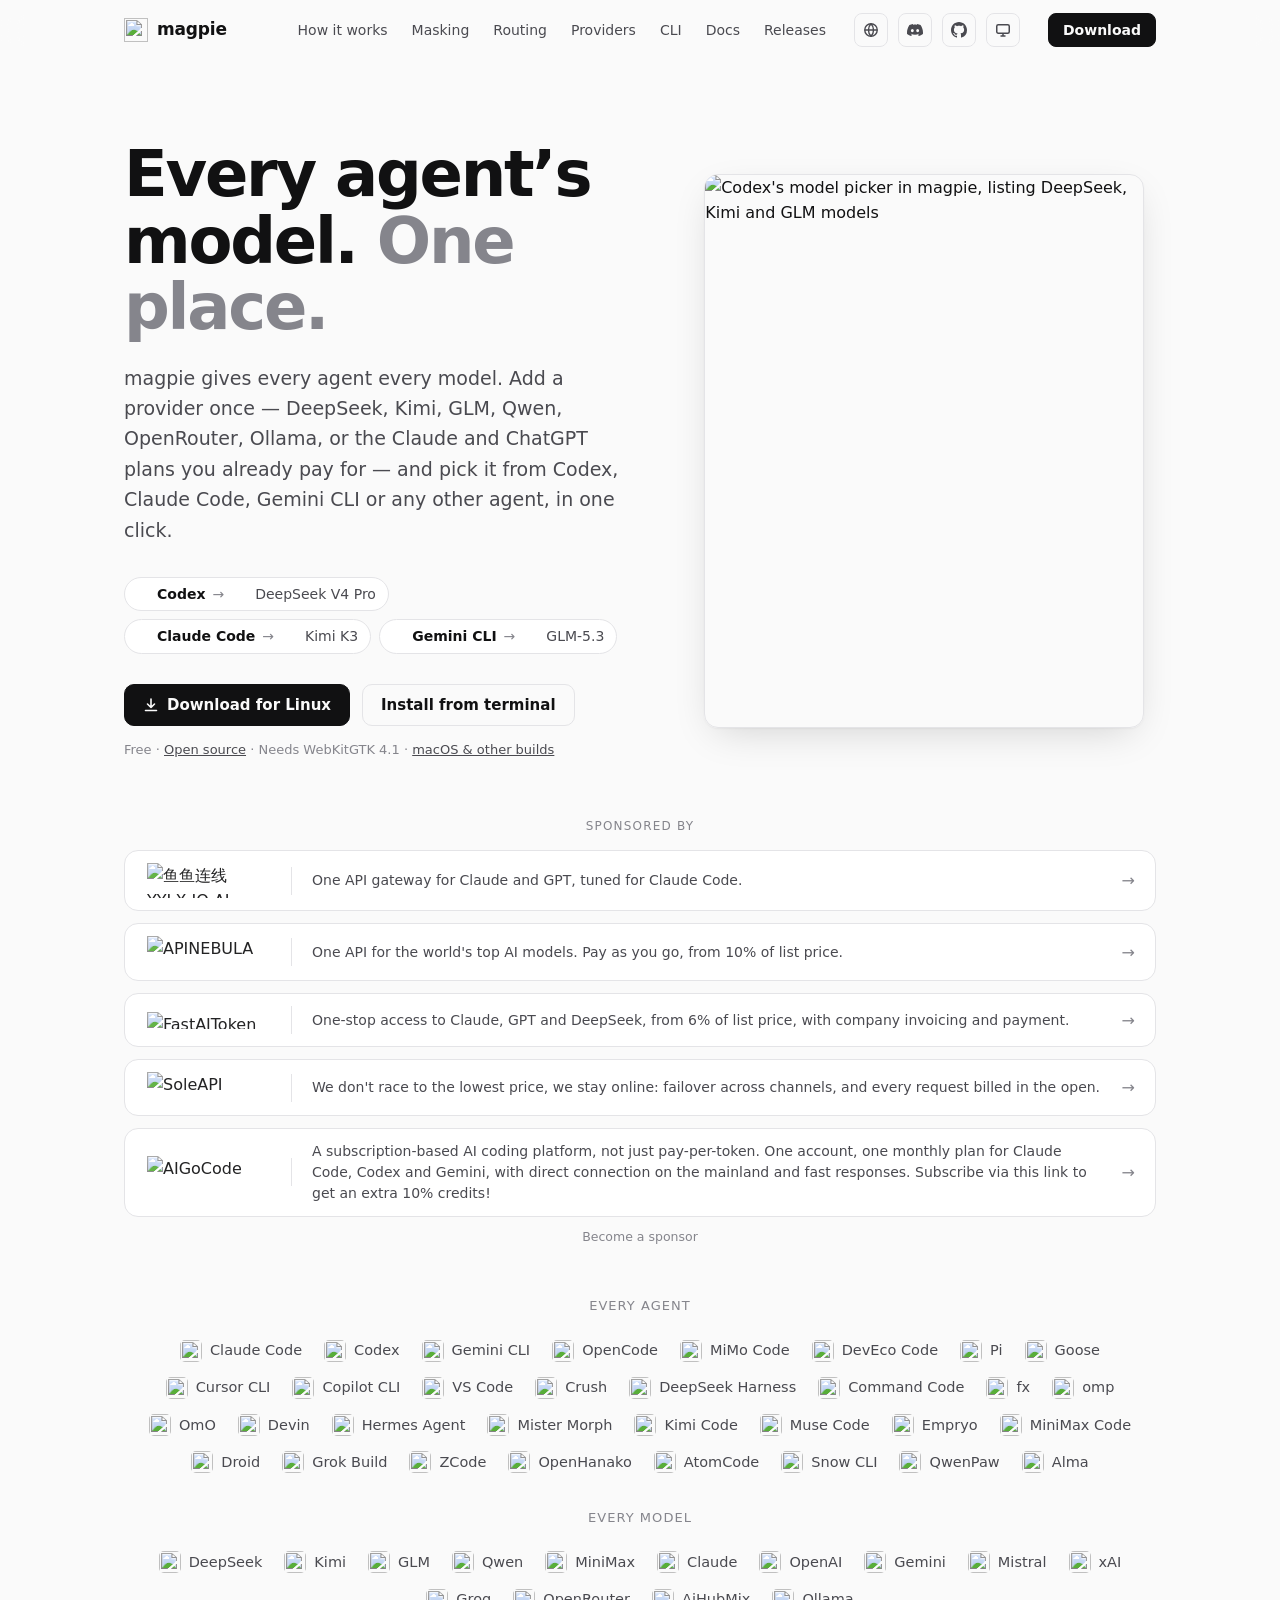
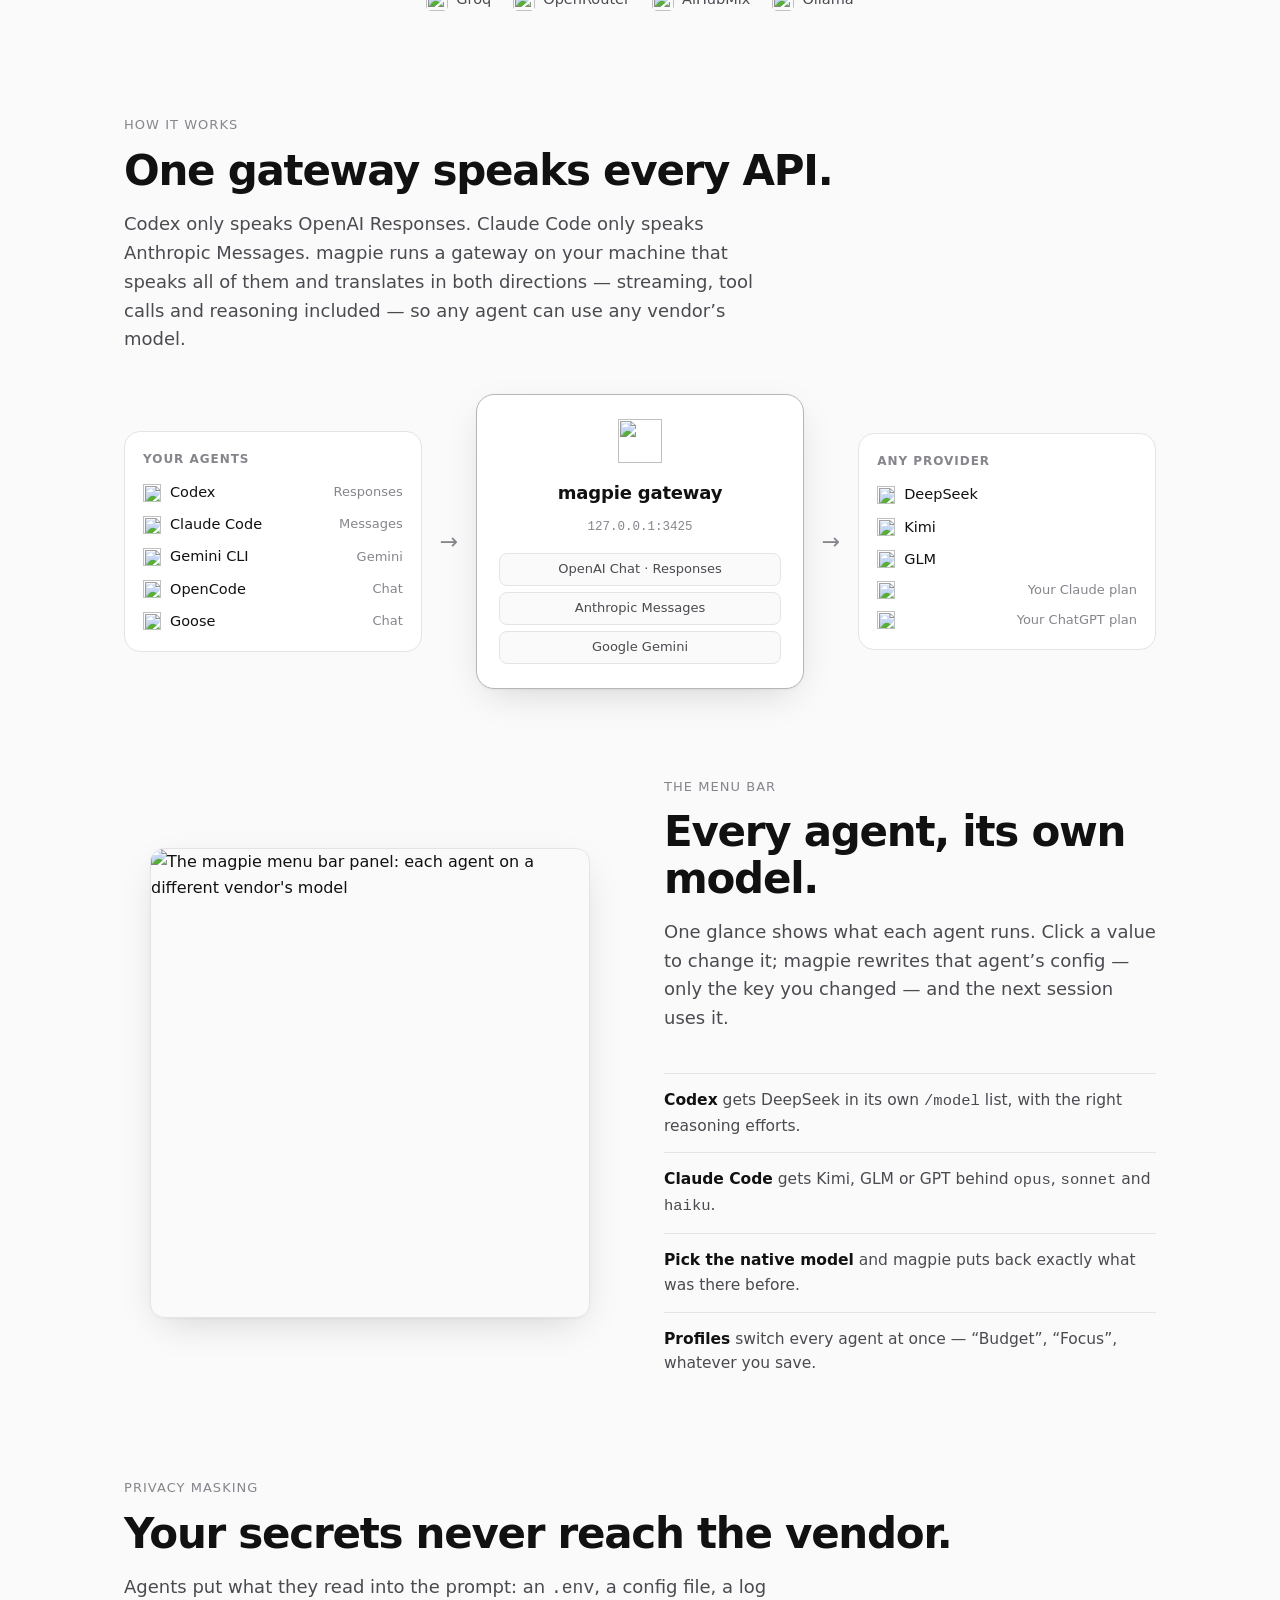
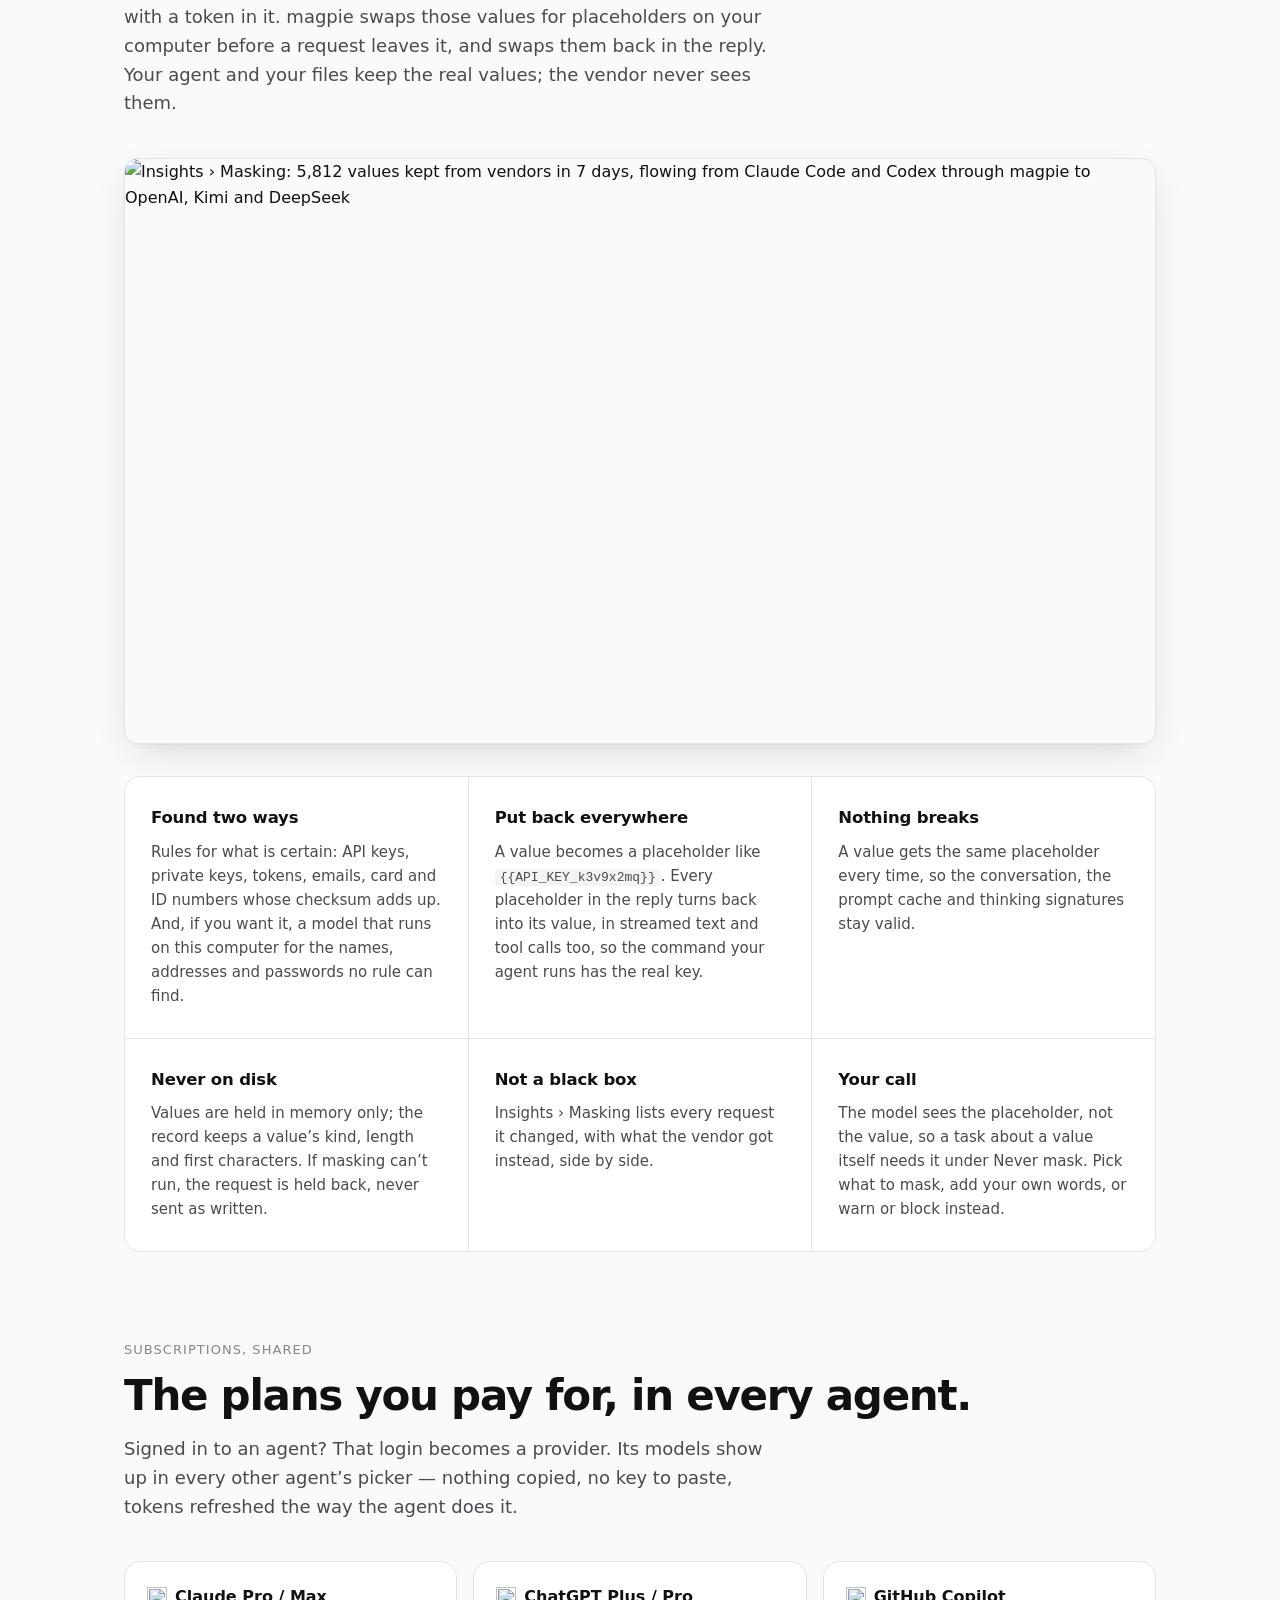
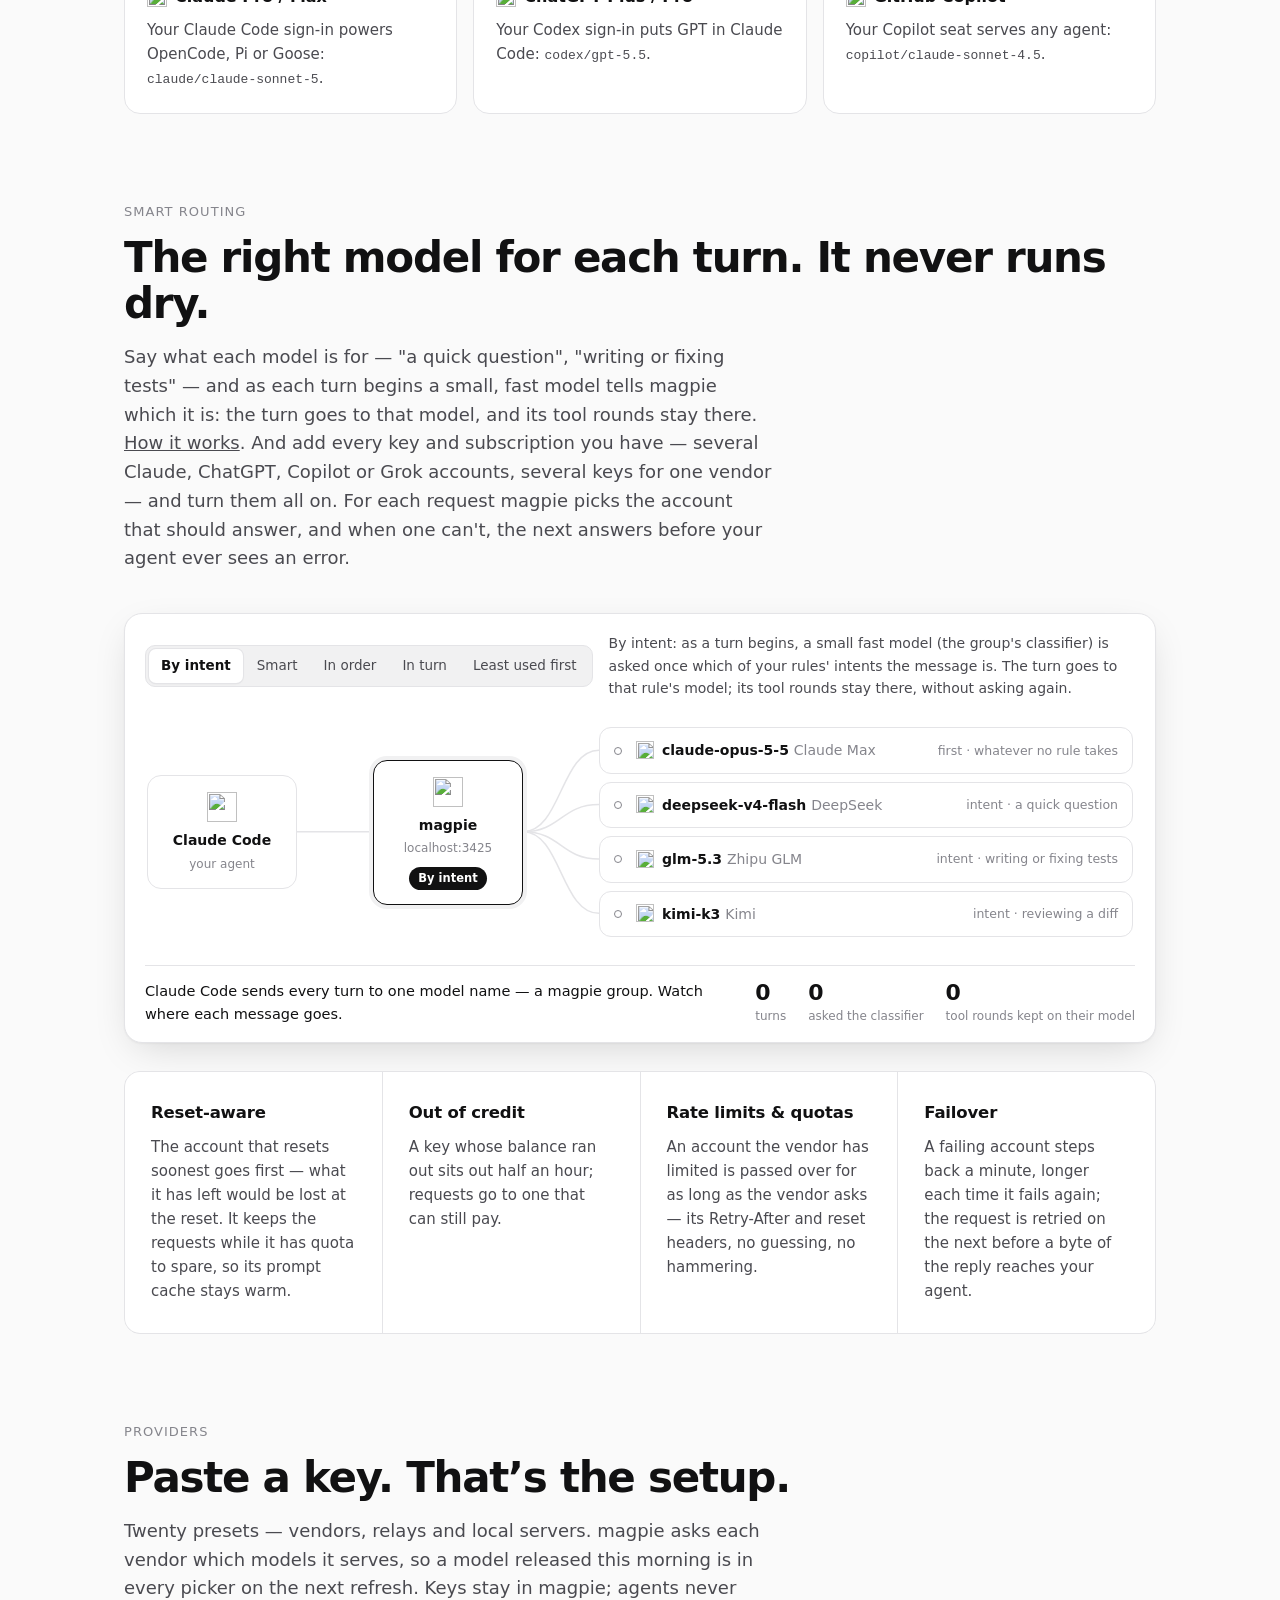
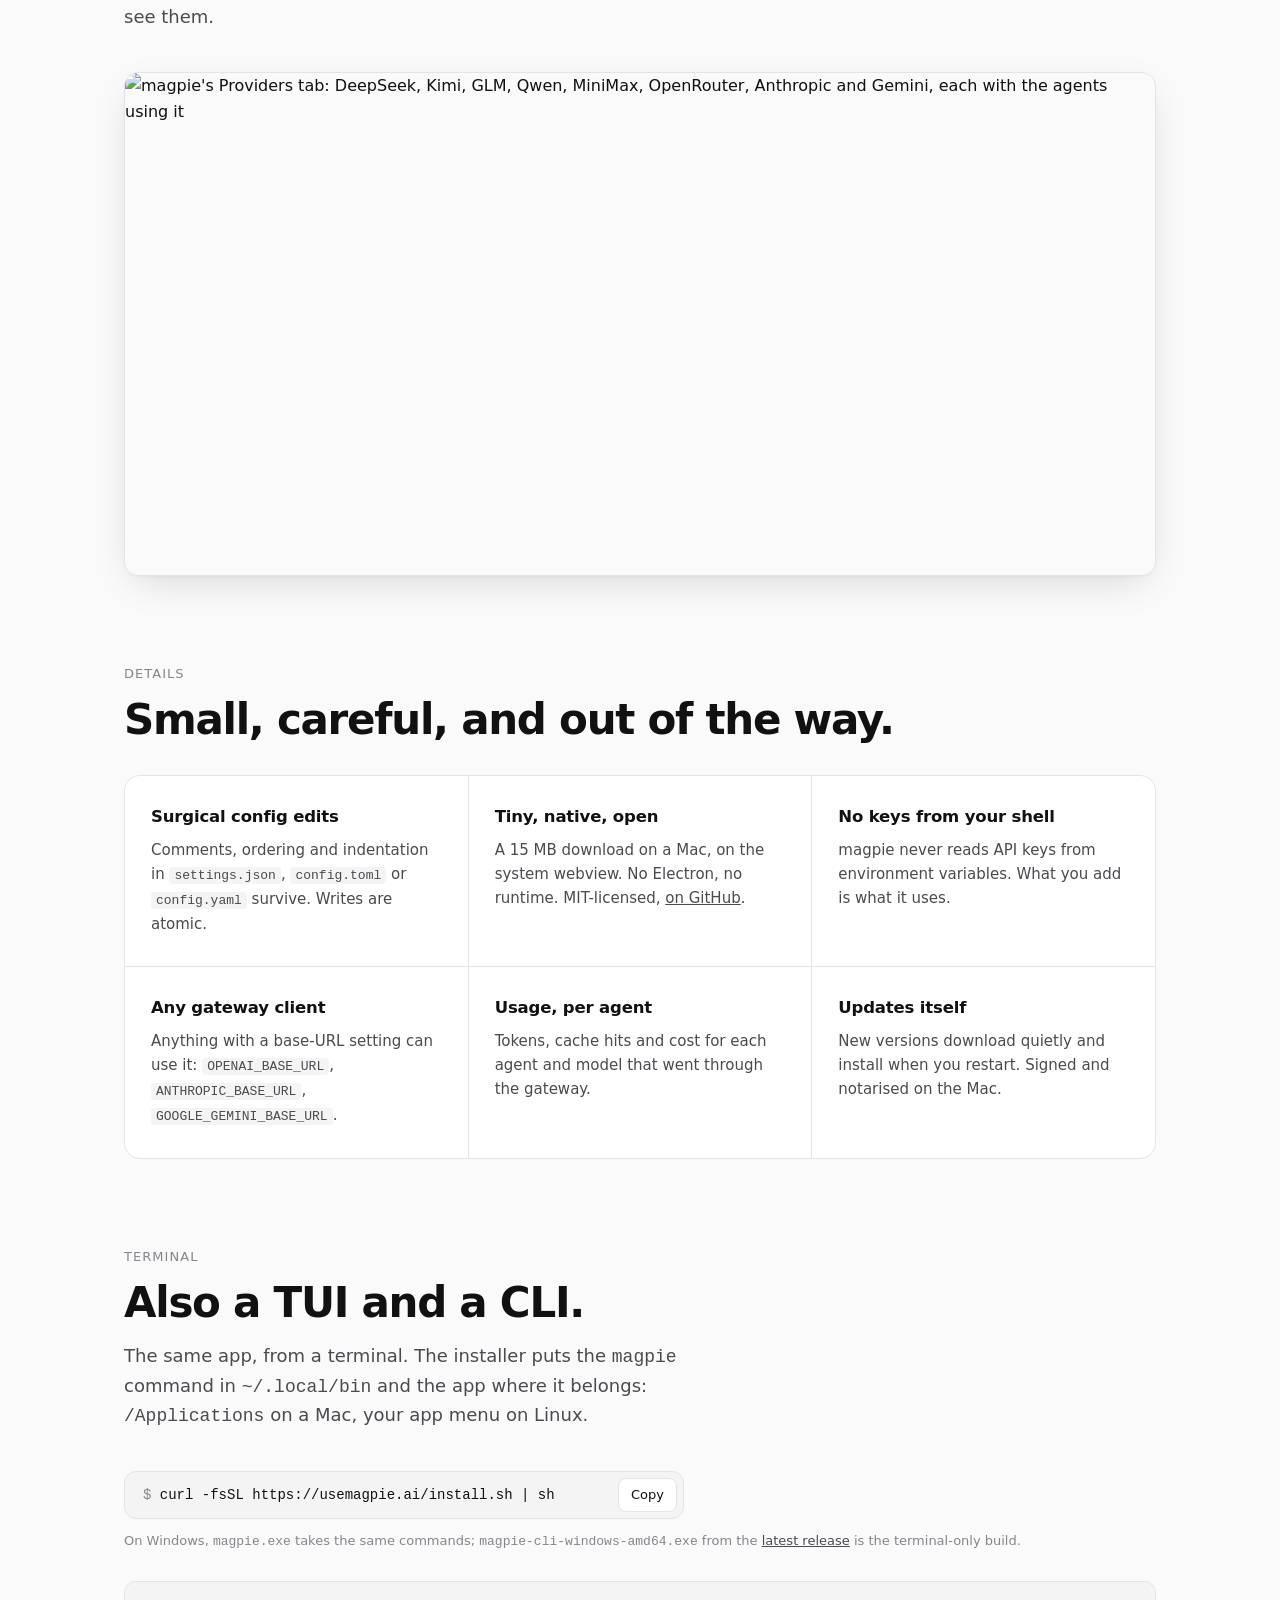
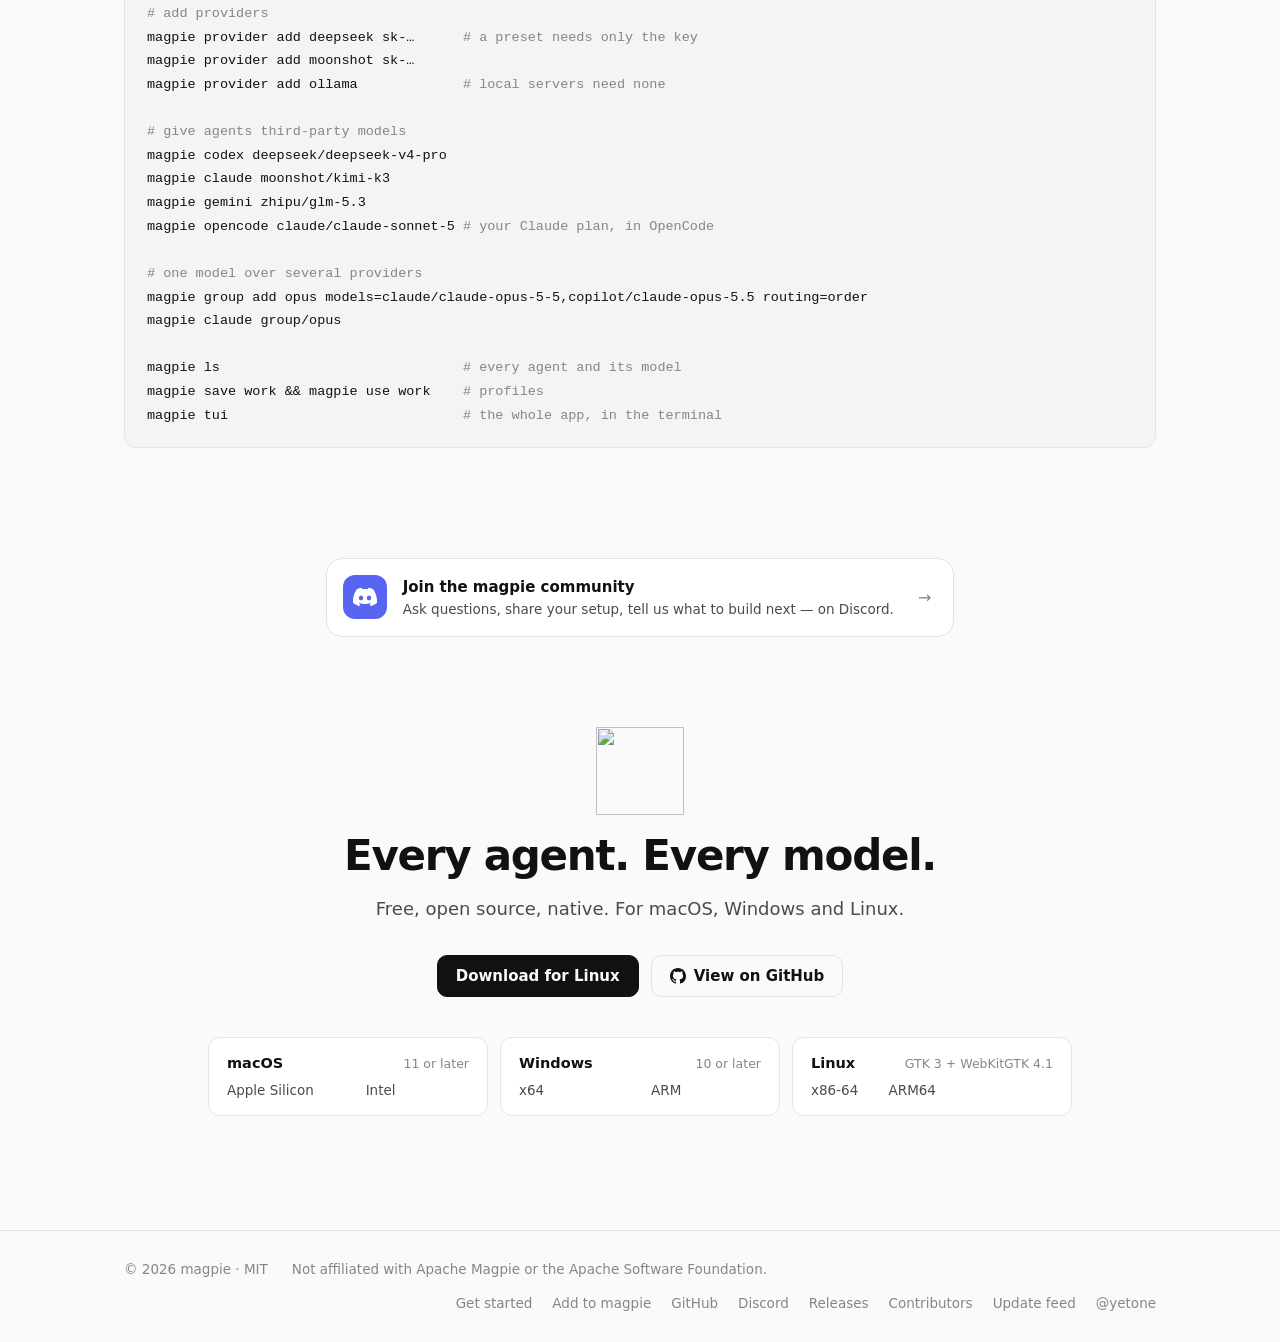
==== commit dac759e5: "site: a contributors page, everyone magpie's history credits with the releases that came of it (pack" ====
--- a/site/public/index.html
+++ b/site/public/index.html
@@ -741,6 +741,7 @@
     <a href="https://github.com/yetone/magpie">GitHub</a>
     <a href="https://discord.gg/vGSnD3ZKQF">Discord</a>
     <a href="https://github.com/yetone/magpie-releases/releases" data-i18n="nav.releases">Releases</a>
+    <a href="/docs/contributors" data-i18n="foot.contrib">Contributors</a>
     <a href="/api/latest" data-i18n="foot.feed">Update feed</a>
     <a href="https://x.com/yetone">@yetone</a>
   </div>
